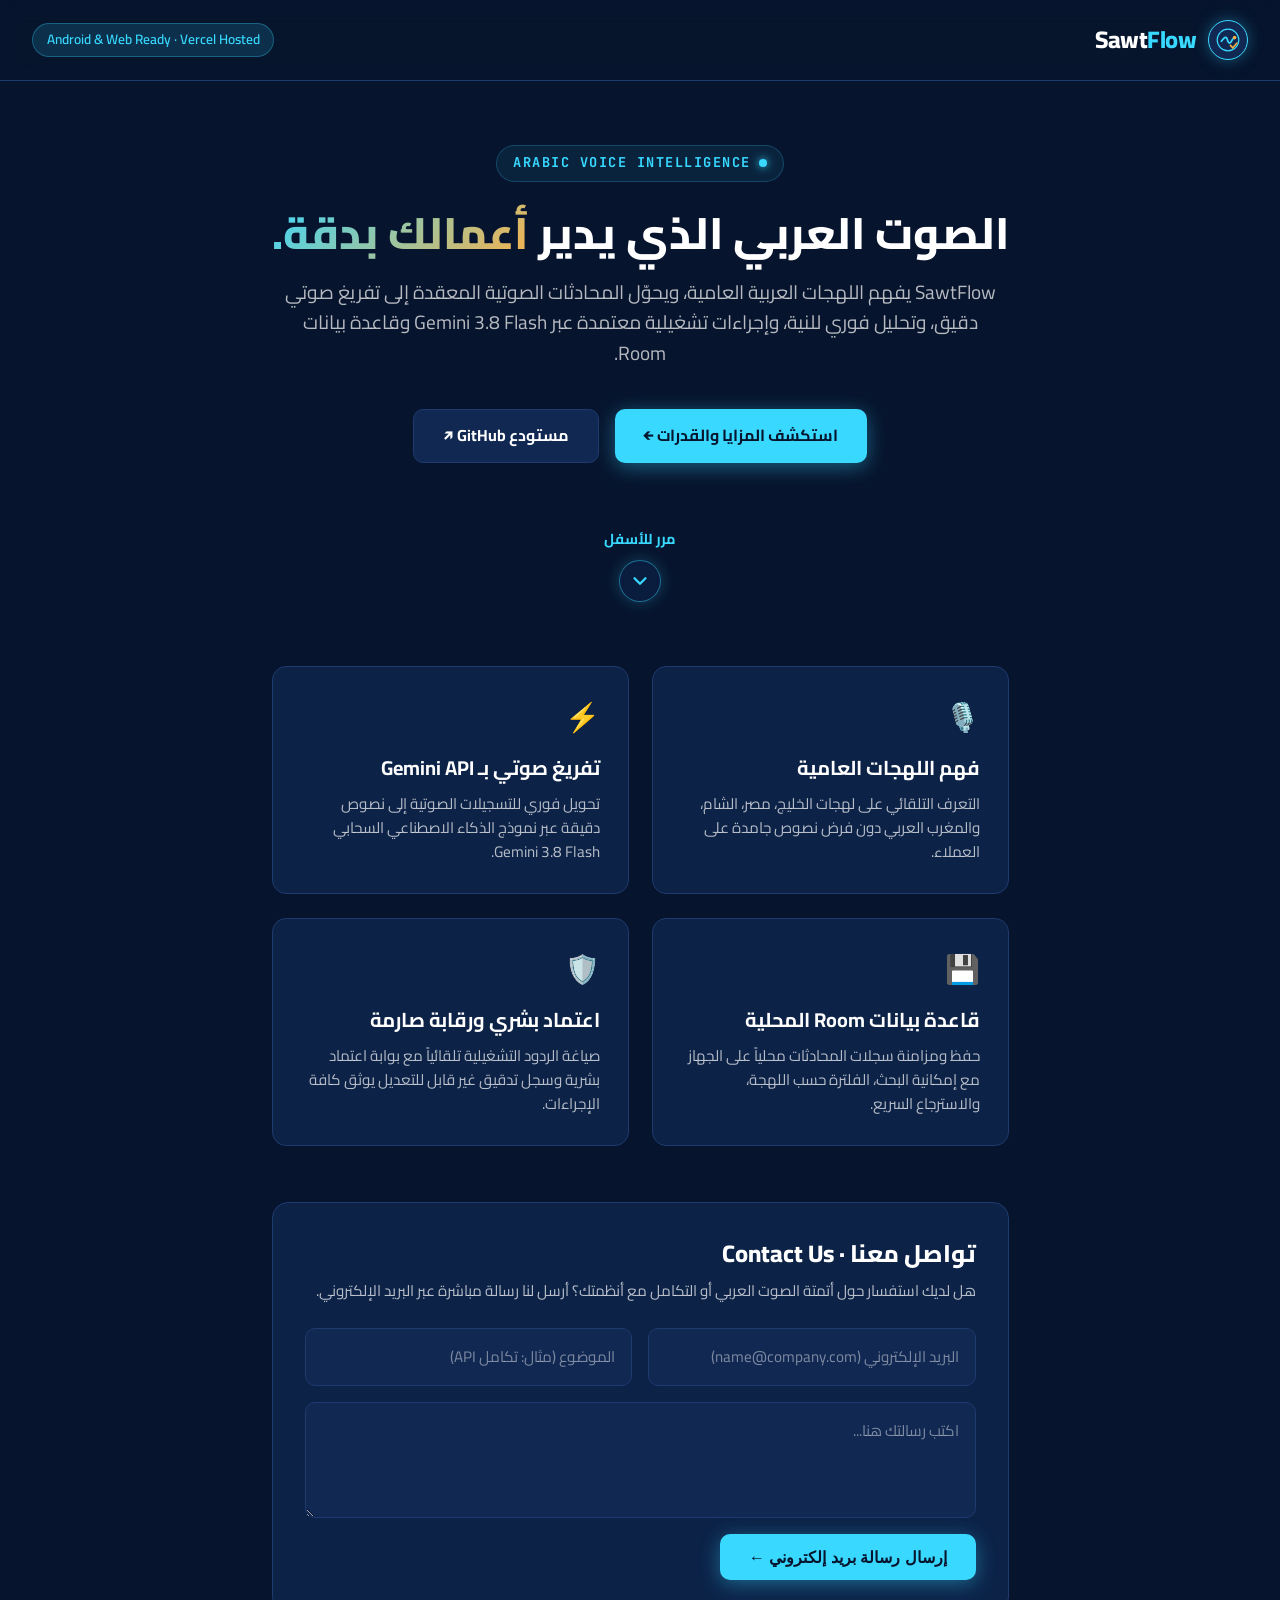
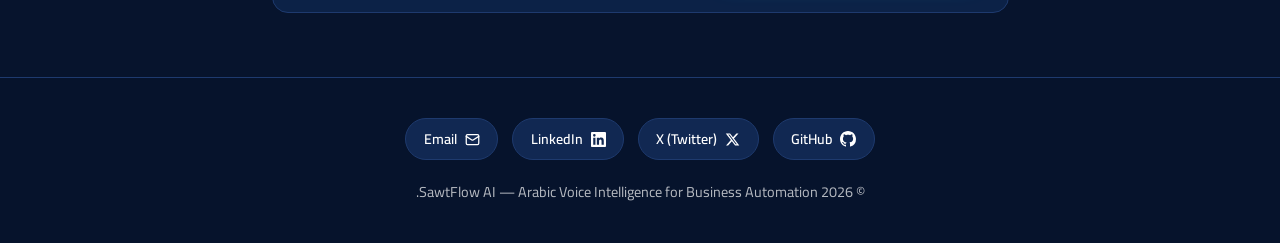
==== public/index.html @ 7d8d6c67 "refactor: replace demo request form with contact form Replaced the "Demo Request" functionality with" ====
<!DOCTYPE html>
<html lang="ar" dir="rtl">
<head>
  <meta charset="UTF-8" />
  <meta name="viewport" content="width=device-width, initial-scale=1.0" />
  <title>SawtFlow AI | Arabic Voice Intelligence</title>
  <meta name="description" content="SawtFlow AI: ذكاء الصوت العربي لأتمتة الأعمال وتحويل المحادثات إلى إجراءات موثوقة." />
  <link rel="preconnect" href="https://fonts.googleapis.com">
  <link rel="preconnect" href="https://fonts.gstatic.com" crossorigin>
  <link href="https://fonts.googleapis.com/css2?family=Cairo:wght@400;600;700;800&family=Outfit:wght@400;600;800&family=JetBrains+Mono:wght@400;600&display=swap" rel="stylesheet">
  <style>
    :root {
      --navy-bg: #07142D;
      --navy-surface: #0C2247;
      --navy-card: #112852;
      --navy-border: #1E3A6E;
      --cyan: #38D8FF;
      --amber: #FFB144;
      --green: #00E676;
      --text: #FFFFFF;
      --text-muted: rgba(255, 255, 255, 0.7);
    }
    * { box-sizing: border-box; margin: 0; padding: 0; }
    html { scroll-behavior: smooth; }
    body {
      background-color: var(--navy-bg);
      color: var(--text);
      font-family: 'Cairo', 'Outfit', sans-serif;
      min-height: 100vh;
      display: flex;
      flex-direction: column;
      line-height: 1.6;
    }
    header {
      padding: 1.25rem 2rem;
      display: flex;
      justify-content: space-between;
      align-items: center;
      border-bottom: 1px solid var(--navy-border);
      background: rgba(7, 20, 45, 0.85);
      backdrop-filter: blur(12px);
      position: sticky;
      top: 0;
      z-index: 100;
    }
    .brand {
      display: flex;
      align-items: center;
      gap: 0.75rem;
      text-decoration: none;
      color: #fff;
    }
    .brand-logo {
      width: 40px;
      height: 40px;
      border-radius: 50%;
      background: var(--navy-card);
      border: 1.5px solid var(--cyan);
      display: flex;
      align-items: center;
      justify-content: center;
      box-shadow: 0 0 16px rgba(56, 216, 255, 0.35);
    }
    .brand-title {
      font-size: 1.5rem;
      font-weight: 800;
      letter-spacing: -0.5px;
    }
    .brand-title span { color: var(--cyan); }
    .badge-tag {
      background: rgba(56, 216, 255, 0.15);
      color: var(--cyan);
      padding: 0.35rem 0.85rem;
      border-radius: 20px;
      font-size: 0.85rem;
      font-weight: 600;
      border: 1px solid rgba(56, 216, 255, 0.3);
    }
    .hero {
      flex: 1;
      max-width: 1000px;
      margin: 0 auto;
      padding: 4rem 1.5rem;
      text-align: center;
      display: flex;
      flex-direction: column;
      align-items: center;
    }
    .hero-eyebrow {
      display: inline-flex;
      align-items: center;
      gap: 0.5rem;
      color: var(--cyan);
      font-family: 'JetBrains Mono', monospace;
      font-size: 0.85rem;
      font-weight: 700;
      letter-spacing: 1.5px;
      margin-bottom: 1.5rem;
      background: rgba(56, 216, 255, 0.08);
      padding: 0.4rem 1rem;
      border-radius: 30px;
      border: 1px solid rgba(56, 216, 255, 0.2);
    }
    .pulse-dot {
      width: 8px;
      height: 8px;
      background: var(--cyan);
      border-radius: 50%;
      box-shadow: 0 0 8px var(--cyan);
    }
    h1 {
      font-size: 2.75rem;
      font-weight: 800;
      margin-bottom: 1rem;
      line-height: 1.25;
    }
    h1 em {
      font-style: normal;
      color: var(--cyan);
      background: linear-gradient(135deg, var(--cyan) 0%, var(--amber) 100%);
      -webkit-background-clip: text;
      -webkit-text-fill-color: transparent;
    }
    .hero-lead {
      font-size: 1.2rem;
      color: var(--text-muted);
      max-width: 720px;
      margin-bottom: 2.5rem;
    }
    .cta-group {
      display: flex;
      flex-wrap: wrap;
      gap: 1rem;
      justify-content: center;
      margin-bottom: 3.5rem;
    }
    .btn {
      padding: 0.85rem 1.8rem;
      border-radius: 10px;
      font-size: 1rem;
      font-weight: 700;
      text-decoration: none;
      transition: all 0.2s ease;
      display: inline-flex;
      align-items: center;
      gap: 0.5rem;
    }
    .btn-primary {
      background: var(--cyan);
      color: var(--navy-bg);
      box-shadow: 0 4px 20px rgba(56, 216, 255, 0.4);
    }
    .btn-primary:hover {
      background: #7be5ff;
      transform: translateY(-2px);
    }
    .btn-secondary {
      background: var(--navy-card);
      color: #fff;
      border: 1px solid var(--navy-border);
    }
    .btn-secondary:hover {
      border-color: var(--cyan);
      transform: translateY(-2px);
    }
    .scroll-down-btn {
      display: inline-flex;
      flex-direction: column;
      align-items: center;
      gap: 0.6rem;
      color: var(--cyan);
      text-decoration: none;
      font-size: 0.9rem;
      font-weight: 700;
      margin-top: 0.5rem;
      margin-bottom: 2rem;
      transition: all 0.3s ease;
      cursor: pointer;
    }
    .scroll-down-btn:hover {
      color: #8debff;
      transform: translateY(4px);
    }
    .scroll-indicator {
      width: 42px;
      height: 42px;
      border-radius: 50%;
      border: 1.5px solid rgba(56, 216, 255, 0.45);
      background: rgba(12, 34, 71, 0.7);
      backdrop-filter: blur(8px);
      display: flex;
      align-items: center;
      justify-content: center;
      box-shadow: 0 0 16px rgba(56, 216, 255, 0.25);
      animation: scrollBounce 2s infinite ease-in-out;
    }
    @keyframes scrollBounce {
      0%, 100% {
        transform: translateY(0);
      }
      50% {
        transform: translateY(7px);
      }
    }
    .features-grid {
      display: grid;
      grid-template-columns: repeat(auto-fit, minmax(280px, 1fr));
      gap: 1.5rem;
      width: 100%;
      text-align: right;
      margin-top: 2rem;
    }
    .card {
      background: var(--navy-surface);
      border: 1px solid var(--navy-border);
      border-radius: 14px;
      padding: 1.75rem;
      opacity: 0;
      transform: translateY(28px);
      transition: opacity 0.7s cubic-bezier(0.16, 1, 0.3, 1),
                  transform 0.7s cubic-bezier(0.16, 1, 0.3, 1),
                  border-color 0.2s ease,
                  box-shadow 0.2s ease;
      will-change: opacity, transform;
    }
    .card.visible {
      opacity: 1;
      transform: translateY(0);
    }
    .card.visible:hover {
      transform: translateY(-4px);
      border-color: var(--cyan);
      box-shadow: 0 12px 30px rgba(56, 216, 255, 0.12);
    }
    .card:nth-child(1) { transition-delay: 0.1s; }
    .card:nth-child(2) { transition-delay: 0.2s; }
    .card:nth-child(3) { transition-delay: 0.3s; }
    .card:nth-child(4) { transition-delay: 0.4s; }
    .card-icon {
      font-size: 1.75rem;
      margin-bottom: 0.75rem;
      display: inline-block;
    }
    .card h3 {
      font-size: 1.25rem;
      font-weight: 700;
      margin-bottom: 0.5rem;
      color: #fff;
    }
    .card p {
      color: var(--text-muted);
      font-size: 0.95rem;
    }
    .contact-section {
      width: 100%;
      margin-top: 3.5rem;
      background: var(--navy-surface);
      border: 1px solid var(--navy-border);
      border-radius: 16px;
      padding: 2rem;
      text-align: right;
    }
    .contact-section h2 {
      font-size: 1.5rem;
      font-weight: 800;
      margin-bottom: 0.4rem;
      color: #fff;
    }
    .contact-section .contact-sub {
      color: var(--text-muted);
      font-size: 0.95rem;
      margin-bottom: 1.5rem;
    }
    .contact-form {
      display: grid;
      gap: 1rem;
    }
    .contact-row {
      display: grid;
      grid-template-columns: repeat(auto-fit, minmax(220px, 1fr));
      gap: 1rem;
    }
    .contact-input, .contact-textarea {
      width: 100%;
      background: var(--navy-card);
      border: 1px solid var(--navy-border);
      border-radius: 10px;
      padding: 0.85rem 1rem;
      color: #fff;
      font-family: inherit;
      font-size: 0.95rem;
      outline: none;
      transition: border-color 0.2s ease;
    }
    .contact-input:focus, .contact-textarea:focus {
      border-color: var(--cyan);
    }
    .contact-input::placeholder, .contact-textarea::placeholder {
      color: rgba(255, 255, 255, 0.45);
    }
    .contact-submit {
      justify-self: start;
      border: none;
      cursor: pointer;
    }
    .contact-feedback {
      display: none;
      margin-top: 0.75rem;
      padding: 0.75rem 1rem;
      border-radius: 8px;
      background: rgba(0, 230, 118, 0.14);
      border: 1px solid var(--green);
      color: var(--green);
      font-size: 0.9rem;
      font-weight: 600;
    }
    .contact-feedback.show {
      display: block;
    }
    footer {
      border-top: 1px solid var(--navy-border);
      padding: 2.5rem 2rem;
      text-align: center;
      color: var(--text-muted);
      font-size: 0.9rem;
      background: rgba(7, 20, 45, 0.95);
    }
    .footer-inner {
      max-width: 1000px;
      margin: 0 auto;
      display: flex;
      flex-direction: column;
      align-items: center;
      gap: 1.25rem;
    }
    .social-links {
      display: flex;
      flex-wrap: wrap;
      justify-content: center;
      gap: 0.85rem;
    }
    .social-link {
      display: inline-flex;
      align-items: center;
      gap: 0.5rem;
      padding: 0.55rem 1.1rem;
      border-radius: 999px;
      background: var(--navy-card);
      border: 1px solid var(--navy-border);
      color: #fff;
      text-decoration: none;
      font-size: 0.88rem;
      font-weight: 600;
      transition: all 0.2s ease;
    }
    .social-link:hover {
      border-color: var(--cyan);
      color: var(--cyan);
      transform: translateY(-2px);
    }
  </style>
</head>
<body>
  <header>
    <a href="#" class="brand">
      <div class="brand-logo">
        <svg width="24" height="24" viewBox="0 0 40 40" fill="none">
          <circle cx="20" cy="20" r="18" stroke="#38D8FF" stroke-width="2"/>
          <path d="M9 22C12 19 14 14 17 16C20 18 19 26 23 25C26 24 28 15 31 16" stroke="#38D8FF" stroke-width="3" stroke-linecap="round"/>
          <circle cx="31" cy="16" r="3" fill="#FFB144"/>
          <path d="M24 29L28 33L35 25" stroke="#FFB144" stroke-width="2.5" stroke-linecap="round"/>
        </svg>
      </div>
      <div class="brand-title">Sawt<span>Flow</span></div>
    </a>
    <div class="badge-tag">Android & Web Ready · Vercel Hosted</div>
  </header>

  <main class="hero">
    <div class="hero-eyebrow">
      <span class="pulse-dot"></span> ARABIC VOICE INTELLIGENCE
    </div>
    <h1>الصوت العربي الذي يدير <em>أعمالك بدقة.</em></h1>
    <p class="hero-lead">
      SawtFlow يفهم اللهجات العربية العامية، ويحوّل المحادثات الصوتية المعقدة إلى تفريغ صوتي دقيق، وتحليل فوري للنية، وإجراءات تشغيلية معتمدة عبر Gemini 3.8 Flash وقاعدة بيانات Room.
    </p>

    <div class="cta-group">
      <a href="#features" class="btn btn-primary">
        استكشف المزايا والقدرات ←
      </a>
      <a href="https://github.com/mrm6676/SawtFlow" target="_blank" class="btn btn-secondary">
        مستودع GitHub ↗
      </a>
    </div>

    <a href="#features" class="scroll-down-btn" id="scrollDownBtn" aria-label="مرر للأسفل لاستعراض المزايا">
      <span class="scroll-label">مرر للأسفل</span>
      <div class="scroll-indicator">
        <svg width="22" height="22" viewBox="0 0 24 24" fill="none" stroke="#38D8FF" stroke-width="2.5" stroke-linecap="round" stroke-linejoin="round">
          <polyline points="6 9 12 15 18 9"></polyline>
        </svg>
      </div>
    </a>

    <div class="features-grid" id="features">
      <div class="card">
        <div class="card-icon">🎙️</div>
        <h3>فهم اللهجات العامية</h3>
        <p>التعرف التلقائي على لهجات الخليج، مصر، الشام، والمغرب العربي دون فرض نصوص جامدة على العملاء.</p>
      </div>
      <div class="card">
        <div class="card-icon">⚡</div>
        <h3>تفريغ صوتي بـ Gemini API</h3>
        <p>تحويل فوري للتسجيلات الصوتية إلى نصوص دقيقة عبر نموذج الذكاء الاصطناعي السحابي Gemini 3.8 Flash.</p>
      </div>
      <div class="card">
        <div class="card-icon">💾</div>
        <h3>قاعدة بيانات Room المحلية</h3>
        <p>حفظ ومزامنة سجلات المحادثات محلياً على الجهاز مع إمكانية البحث، الفلترة حسب اللهجة، والاسترجاع السريع.</p>
      </div>
      <div class="card">
        <div class="card-icon">🛡️</div>
        <h3>اعتماد بشري ورقابة صارمة</h3>
        <p>صياغة الردود التشغيلية تلقائياً مع بوابة اعتماد بشرية وسجل تدقيق غير قابل للتعديل يوثق كافة الإجراءات.</p>
      </div>
    </div>
    <section class="contact-section" id="contact">
      <h2>تواصل معنا · Contact Us</h2>
      <p class="contact-sub">هل لديك استفسار حول أتمتة الصوت العربي أو التكامل مع أنظمتك؟ أرسل لنا رسالة مباشرة عبر البريد الإلكتروني.</p>
      <form class="contact-form" id="contactForm">
        <div class="contact-row">
          <input type="email" id="contactEmail" class="contact-input" placeholder="البريد الإلكتروني (name@company.com)" required />
          <input type="text" id="contactSubject" class="contact-input" placeholder="الموضوع (مثال: تكامل API)" required />
        </div>
        <textarea id="contactMessage" class="contact-textarea" rows="3" placeholder="اكتب رسالتك هنا..." required></textarea>
        <button type="submit" class="btn btn-primary contact-submit">إرسال رسالة بريد إلكتروني ←</button>
        <div class="contact-feedback" id="contactFeedback">
          ✓ تم تجهيز رسالتك! يمكنك المتابعة عبر تطبيق البريد الإلكتروني أو انتظار رد فريق SawtFlow.
        </div>
      </form>
    </section>
  </main>

  <footer>
    <div class="footer-inner">
      <div class="social-links" aria-label="روابط التواصل الاجتماعي">
        <a href="https://github.com/mrm6676/SawtFlow" target="_blank" rel="noopener noreferrer" class="social-link">
          <svg width="16" height="16" viewBox="0 0 24 24" fill="currentColor" aria-hidden="true"><path d="M12 0C5.37 0 0 5.37 0 12c0 5.31 3.435 9.795 8.205 11.385.6.105.825-.255.825-.57 0-.285-.015-1.23-.015-2.235-3.015.555-3.795-.735-4.035-1.41-.135-.345-.72-1.41-1.23-1.695-.42-.225-1.02-.78-.015-.795.945-.015 1.62.87 1.845 1.23 1.08 1.815 2.805 1.305 3.495.99.105-.78.42-1.305.765-1.605-2.67-.3-5.46-1.335-5.46-5.925 0-1.305.465-2.385 1.23-3.225-.12-.3-.54-1.53.12-3.18 0 0 1.005-.315 3.3 1.23.96-.27 1.98-.405 3-.405s2.04.135 3 .405c2.295-1.56 3.3-1.23 3.3-1.23.66 1.65.24 2.88.12 3.18.765.84 1.23 1.905 1.23 3.225 0 4.605-2.805 5.625-5.475 5.925.435.375.81 1.095.81 2.22 0 1.605-.015 2.895-.015 3.3 0 .315.225.69.825.57A12.02 12.02 0 0 0 24 12c0-6.63-5.37-12-12-12z"/></svg>
          <span>GitHub</span>
        </a>
        <a href="https://x.com" target="_blank" rel="noopener noreferrer" class="social-link">
          <svg width="15" height="15" viewBox="0 0 24 24" fill="currentColor" aria-hidden="true"><path d="M18.244 2.25h3.308l-7.227 8.26 8.502 11.24H16.17l-5.214-6.817L4.99 21.75H1.68l7.73-8.835L1.254 2.25H8.08l4.713 6.231zm-1.161 17.52h1.833L7.084 4.126H5.117z"/></svg>
          <span>X (Twitter)</span>
        </a>
        <a href="https://www.linkedin.com" target="_blank" rel="noopener noreferrer" class="social-link">
          <svg width="15" height="15" viewBox="0 0 24 24" fill="currentColor" aria-hidden="true"><path d="M20.447 20.452h-3.554v-5.569c0-1.328-.027-3.037-1.852-3.037-1.853 0-2.136 1.445-2.136 2.939v5.667H9.351V9h3.414v1.561h.046c.477-.9 1.637-1.85 3.37-1.85 3.601 0 4.267 2.37 4.267 5.455v6.286zM5.337 7.433a2.062 2.062 0 0 1-2.063-2.065 2.064 2.064 0 1 1 2.063 2.065zm1.782 13.019H3.555V9h3.564v11.452zM22.225 0H1.771C.792 0 0 .774 0 1.729v20.542C0 23.227.792 24 1.771 24h20.451C23.2 24 24 23.227 24 22.271V1.729C24 .774 23.2 0 22.222 0h.003z"/></svg>
          <span>LinkedIn</span>
        </a>
        <a href="mailto:contact@sawtflow.ai" class="social-link">
          <svg width="15" height="15" viewBox="0 0 24 24" fill="none" stroke="currentColor" stroke-width="2" stroke-linecap="round" stroke-linejoin="round" aria-hidden="true"><rect width="20" height="16" x="2" y="4" rx="2"/><path d="m22 7-8.97 5.7a1.94 1.94 0 0 1-2.06 0L2 7"/></svg>
          <span>Email</span>
        </a>
      </div>
      <p>© 2026 SawtFlow AI — Arabic Voice Intelligence for Business Automation.</p>
    </div>
  </footer>

  <script>
    document.addEventListener('DOMContentLoaded', () => {
      const cards = document.querySelectorAll('.features-grid .card');
      if ('IntersectionObserver' in window) {
        const observer = new IntersectionObserver((entries, obs) => {
          entries.forEach(entry => {
            if (entry.isIntersecting) {
              entry.target.classList.add('visible');
              obs.unobserve(entry.target);
            }
          });
        }, {
          threshold: 0.15,
          rootMargin: '0px 0px -40px 0px'
        });
        cards.forEach(card => observer.observe(card));
      } else {
        cards.forEach(card => card.classList.add('visible'));
      }

      const scrollDownBtn = document.getElementById('scrollDownBtn');
      if (scrollDownBtn) {
        scrollDownBtn.addEventListener('click', (e) => {
          e.preventDefault();
          const target = document.getElementById('features');
          if (target) {
            target.scrollIntoView({ behavior: 'smooth' });
          }
        });
      }

      const contactForm = document.getElementById('contactForm');
      const contactFeedback = document.getElementById('contactFeedback');
      if (contactForm) {
        contactForm.addEventListener('submit', (e) => {
          e.preventDefault();
          const email = document.getElementById('contactEmail').value.trim();
          const subject = document.getElementById('contactSubject').value.trim();
          const message = document.getElementById('contactMessage').value.trim();
          if (email && message) {
            if (contactFeedback) contactFeedback.classList.add('show');
            const mailtoUrl = `mailto:contact@sawtflow.ai?subject=${encodeURIComponent(subject || 'SawtFlow Inquiry')}&body=${encodeURIComponent('From: ' + email + '\n\n' + message)}`;
            window.location.href = mailtoUrl;
          }
        });
      }
    });
  </script>
</body>
</html>
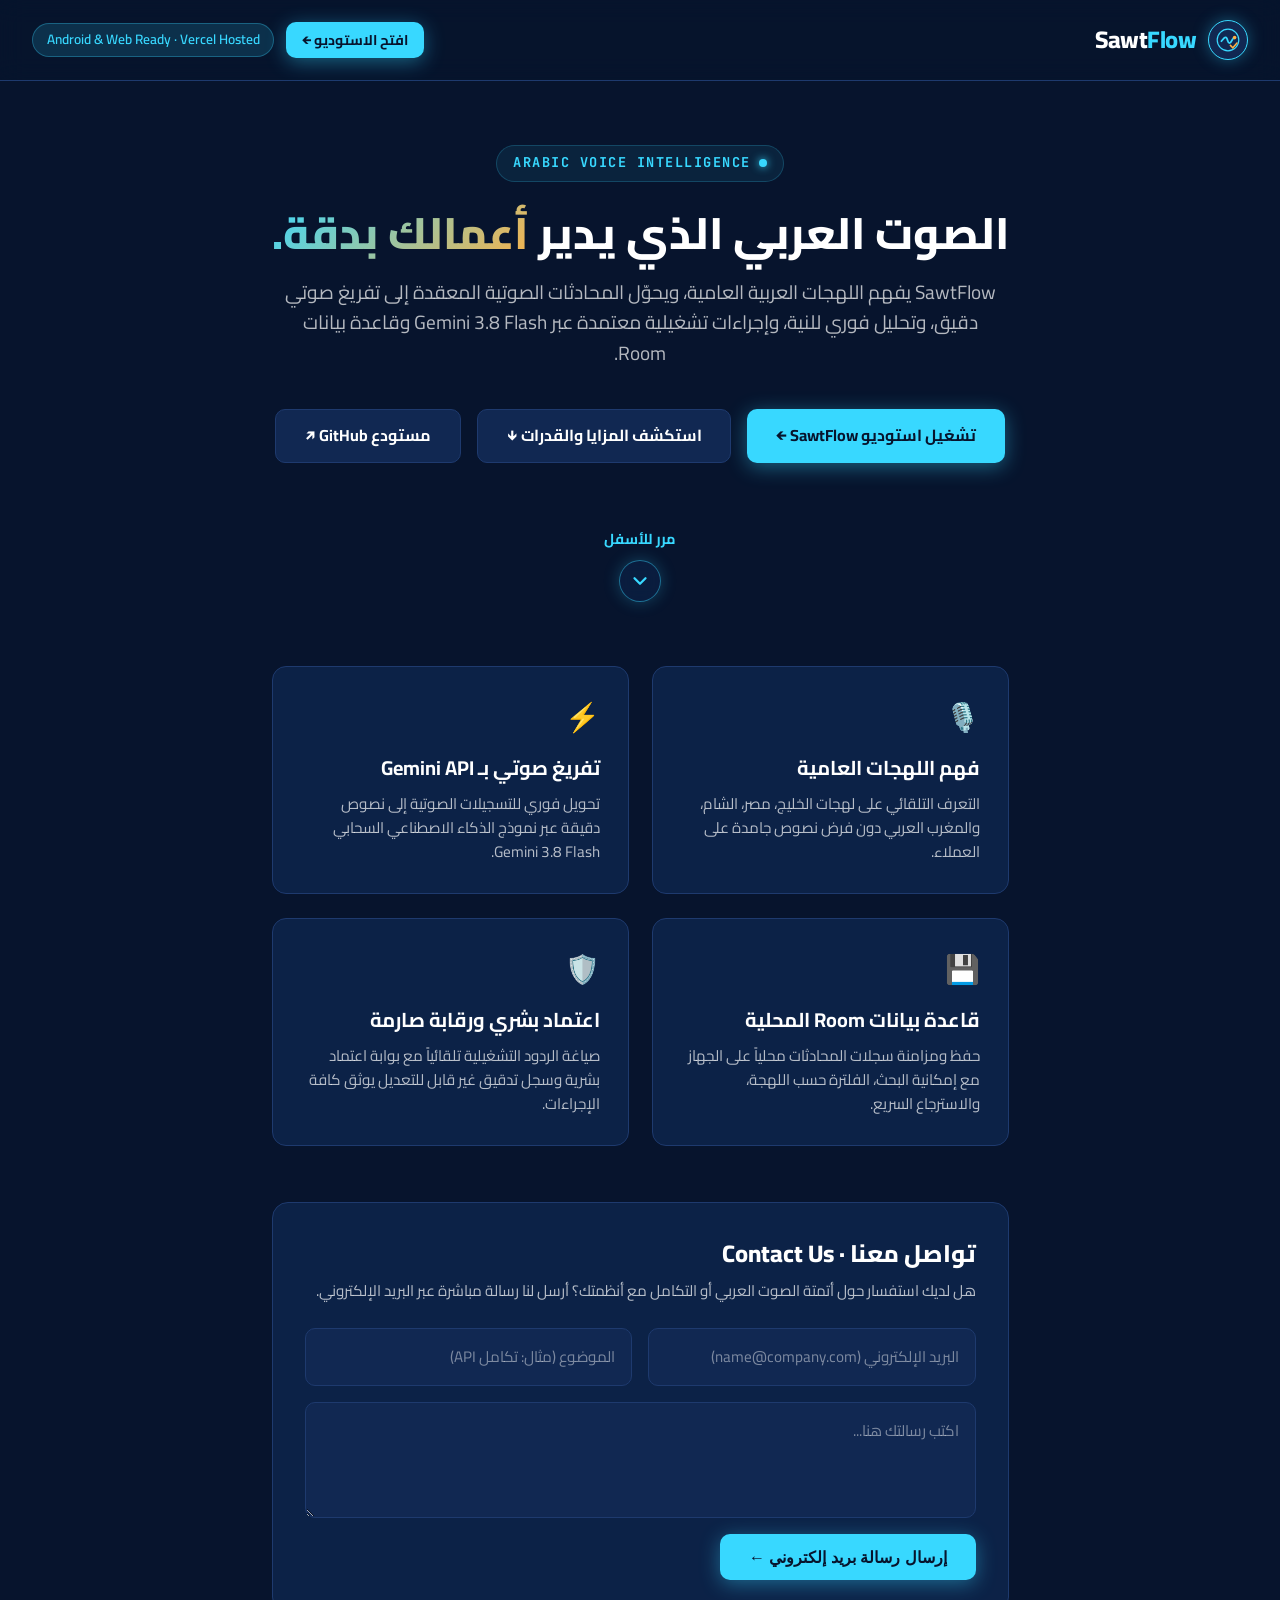
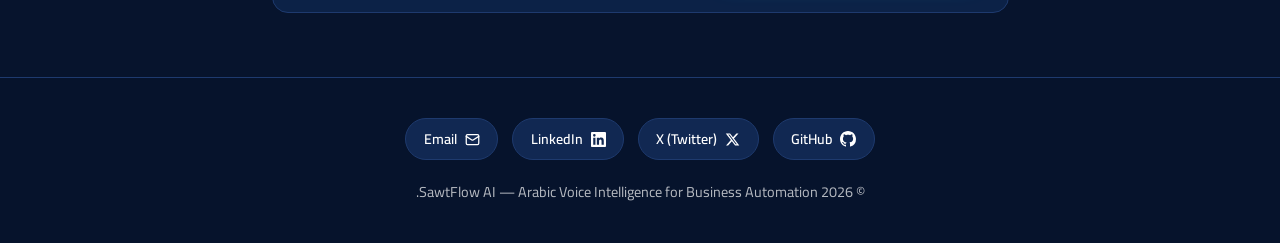
==== commit 6188a543: "feat: add SawtFlow Studio interface Introduce the SawtFlow Studio dashboard with initial UI componen" ====
--- a/public/index.html
+++ b/public/index.html
@@ -373,7 +373,12 @@
       </div>
       <div class="brand-title">Sawt<span>Flow</span></div>
     </a>
-    <div class="badge-tag">Android & Web Ready · Vercel Hosted</div>
+    <div style="display: flex; align-items: center; gap: 0.75rem;">
+      <a href="/studio/" class="btn btn-primary" style="padding: 0.45rem 1rem; font-size: 0.88rem;">
+        افتح الاستوديو ←
+      </a>
+      <div class="badge-tag">Android & Web Ready · Vercel Hosted</div>
+    </div>
   </header>
 
   <main class="hero">
@@ -386,8 +391,11 @@
     </p>
 
     <div class="cta-group">
-      <a href="#features" class="btn btn-primary">
-        استكشف المزايا والقدرات ←
+      <a href="/studio/" class="btn btn-primary">
+        تشغيل استوديو SawtFlow ←
+      </a>
+      <a href="#features" class="btn btn-secondary">
+        استكشف المزايا والقدرات ↓
       </a>
       <a href="https://github.com/mrm6676/SawtFlow" target="_blank" class="btn btn-secondary">
         مستودع GitHub ↗
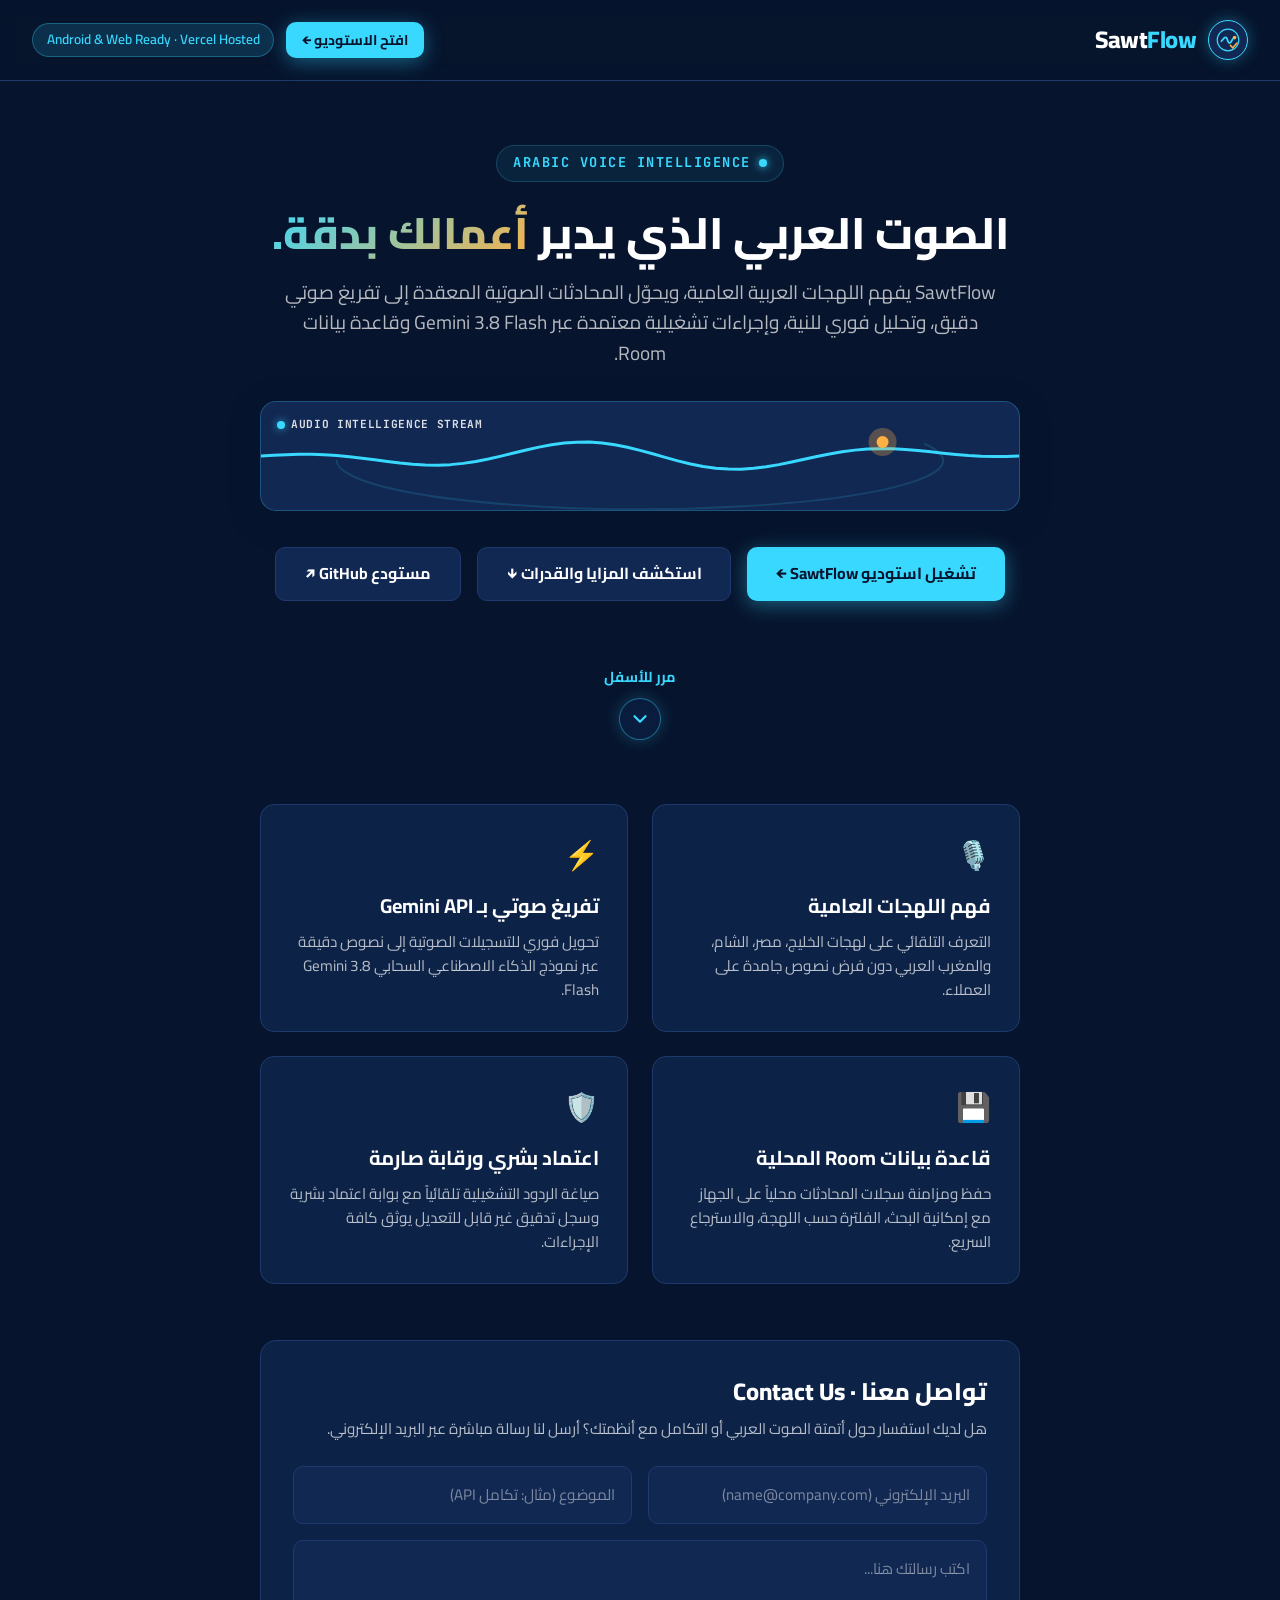
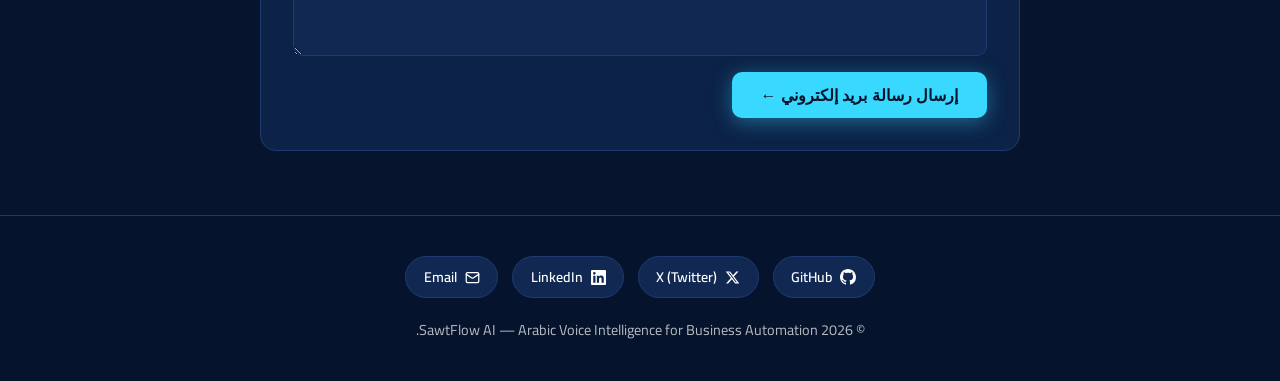
==== commit c59efbde: "feat(ui): add keyword highlighting to transcript Implement VisualTransformation in the StudioScreen " ====
--- a/public/index.html
+++ b/public/index.html
@@ -125,7 +125,47 @@
       font-size: 1.2rem;
       color: var(--text-muted);
       max-width: 720px;
-      margin-bottom: 2.5rem;
+      margin-bottom: 2rem;
+    }
+    .stream-banner {
+      position: relative;
+      width: 100%;
+      max-width: 760px;
+      height: 110px;
+      border-radius: 16px;
+      background: var(--navy-card);
+      border: 1px solid rgba(56, 216, 255, 0.25);
+      overflow: hidden;
+      margin-bottom: 2.25rem;
+      box-shadow: 0 8px 30px rgba(7, 20, 45, 0.45);
+    }
+    .stream-banner canvas {
+      display: block;
+      width: 100%;
+      height: 100%;
+    }
+    .stream-badge {
+      position: absolute;
+      top: 14px;
+      left: 16px;
+      display: inline-flex;
+      align-items: center;
+      gap: 6px;
+      pointer-events: none;
+    }
+    .stream-dot {
+      width: 8px;
+      height: 8px;
+      border-radius: 50%;
+      background: var(--cyan);
+      box-shadow: 0 0 8px rgba(56, 216, 255, 0.75);
+    }
+    .stream-label {
+      font-family: 'JetBrains Mono', monospace;
+      font-size: 0.7rem;
+      font-weight: 700;
+      letter-spacing: 0.06em;
+      color: rgba(255, 255, 255, 0.85);
     }
     .cta-group {
       display: flex;
@@ -389,6 +429,14 @@
     <p class="hero-lead">
       SawtFlow يفهم اللهجات العربية العامية، ويحوّل المحادثات الصوتية المعقدة إلى تفريغ صوتي دقيق، وتحليل فوري للنية، وإجراءات تشغيلية معتمدة عبر Gemini 3.8 Flash وقاعدة بيانات Room.
     </p>
+
+    <div class="stream-banner" aria-label="Audio Intelligence Stream">
+      <canvas id="heroStreamCanvas"></canvas>
+      <div class="stream-badge" dir="ltr">
+        <span class="stream-dot"></span>
+        <span class="stream-label">AUDIO INTELLIGENCE STREAM</span>
+      </div>
+    </div>
 
     <div class="cta-group">
       <a href="/studio/" class="btn btn-primary">
@@ -520,6 +568,95 @@
           }
         });
       }
+
+      const streamCanvas = document.getElementById('heroStreamCanvas');
+      if (streamCanvas) {
+        const ctx = streamCanvas.getContext('2d');
+        const prefersReduced = window.matchMedia && window.matchMedia('(prefers-reduced-motion: reduce)').matches;
+        let phase = 0;
+        let lastTime = performance.now();
+
+        const resizeStream = () => {
+          const rect = streamCanvas.getBoundingClientRect();
+          if (!rect.width || !rect.height) return;
+          const dpr = Math.min(window.devicePixelRatio || 1, 2);
+          streamCanvas.width = Math.round(rect.width * dpr);
+          streamCanvas.height = Math.round(rect.height * dpr);
+          ctx.setTransform(dpr, 0, 0, dpr, 0, 0);
+        };
+
+        const drawStream = (now) => {
+          const dt = Math.min(0.05, (now - lastTime) / 1000);
+          lastTime = now;
+          if (!prefersReduced) {
+            phase = (phase + dt * Math.PI) % (Math.PI * 2);
+          }
+
+          const width = streamCanvas.clientWidth;
+          const height = streamCanvas.clientHeight;
+          if (width > 0 && height > 0) {
+            const centerY = height / 2;
+            ctx.clearRect(0, 0, width, height);
+
+            ctx.save();
+            ctx.beginPath();
+            ctx.strokeStyle = 'rgba(56, 216, 255, 0.15)';
+            ctx.lineWidth = 2;
+            ctx.lineCap = 'round';
+            ctx.ellipse(
+              width * 0.5,
+              10 + height * 0.45,
+              width * 0.4,
+              height * 0.45,
+              0,
+              (-20 * Math.PI) / 180,
+              (180 * Math.PI) / 180
+            );
+            ctx.stroke();
+            ctx.restore();
+
+            const points = 60;
+            ctx.save();
+            ctx.beginPath();
+            ctx.strokeStyle = '#38D8FF';
+            ctx.lineWidth = 3;
+            ctx.lineCap = 'round';
+            ctx.lineJoin = 'round';
+            for (let i = 0; i <= points; i++) {
+              const x = (width / points) * i;
+              const y = centerY + Math.sin(i * 0.25 + phase) * 14.4 * Math.sin((i / points) * Math.PI);
+              if (i === 0) ctx.moveTo(x, y);
+              else ctx.lineTo(x, y);
+            }
+            ctx.stroke();
+            ctx.restore();
+
+            const nodeX = width * 0.82;
+            const nodeY = centerY - 14;
+            ctx.beginPath();
+            ctx.fillStyle = 'rgba(255, 177, 68, 0.3)';
+            ctx.arc(nodeX, nodeY, 14, 0, Math.PI * 2);
+            ctx.fill();
+
+            ctx.beginPath();
+            ctx.fillStyle = '#FFB144';
+            ctx.arc(nodeX, nodeY, 6, 0, Math.PI * 2);
+            ctx.fill();
+          }
+
+          if (!prefersReduced) {
+            requestAnimationFrame(drawStream);
+          }
+        };
+
+        resizeStream();
+        if ('ResizeObserver' in window) {
+          new ResizeObserver(resizeStream).observe(streamCanvas);
+        } else {
+          window.addEventListener('resize', resizeStream);
+        }
+        requestAnimationFrame(drawStream);
+      }
     });
   </script>
 </body>
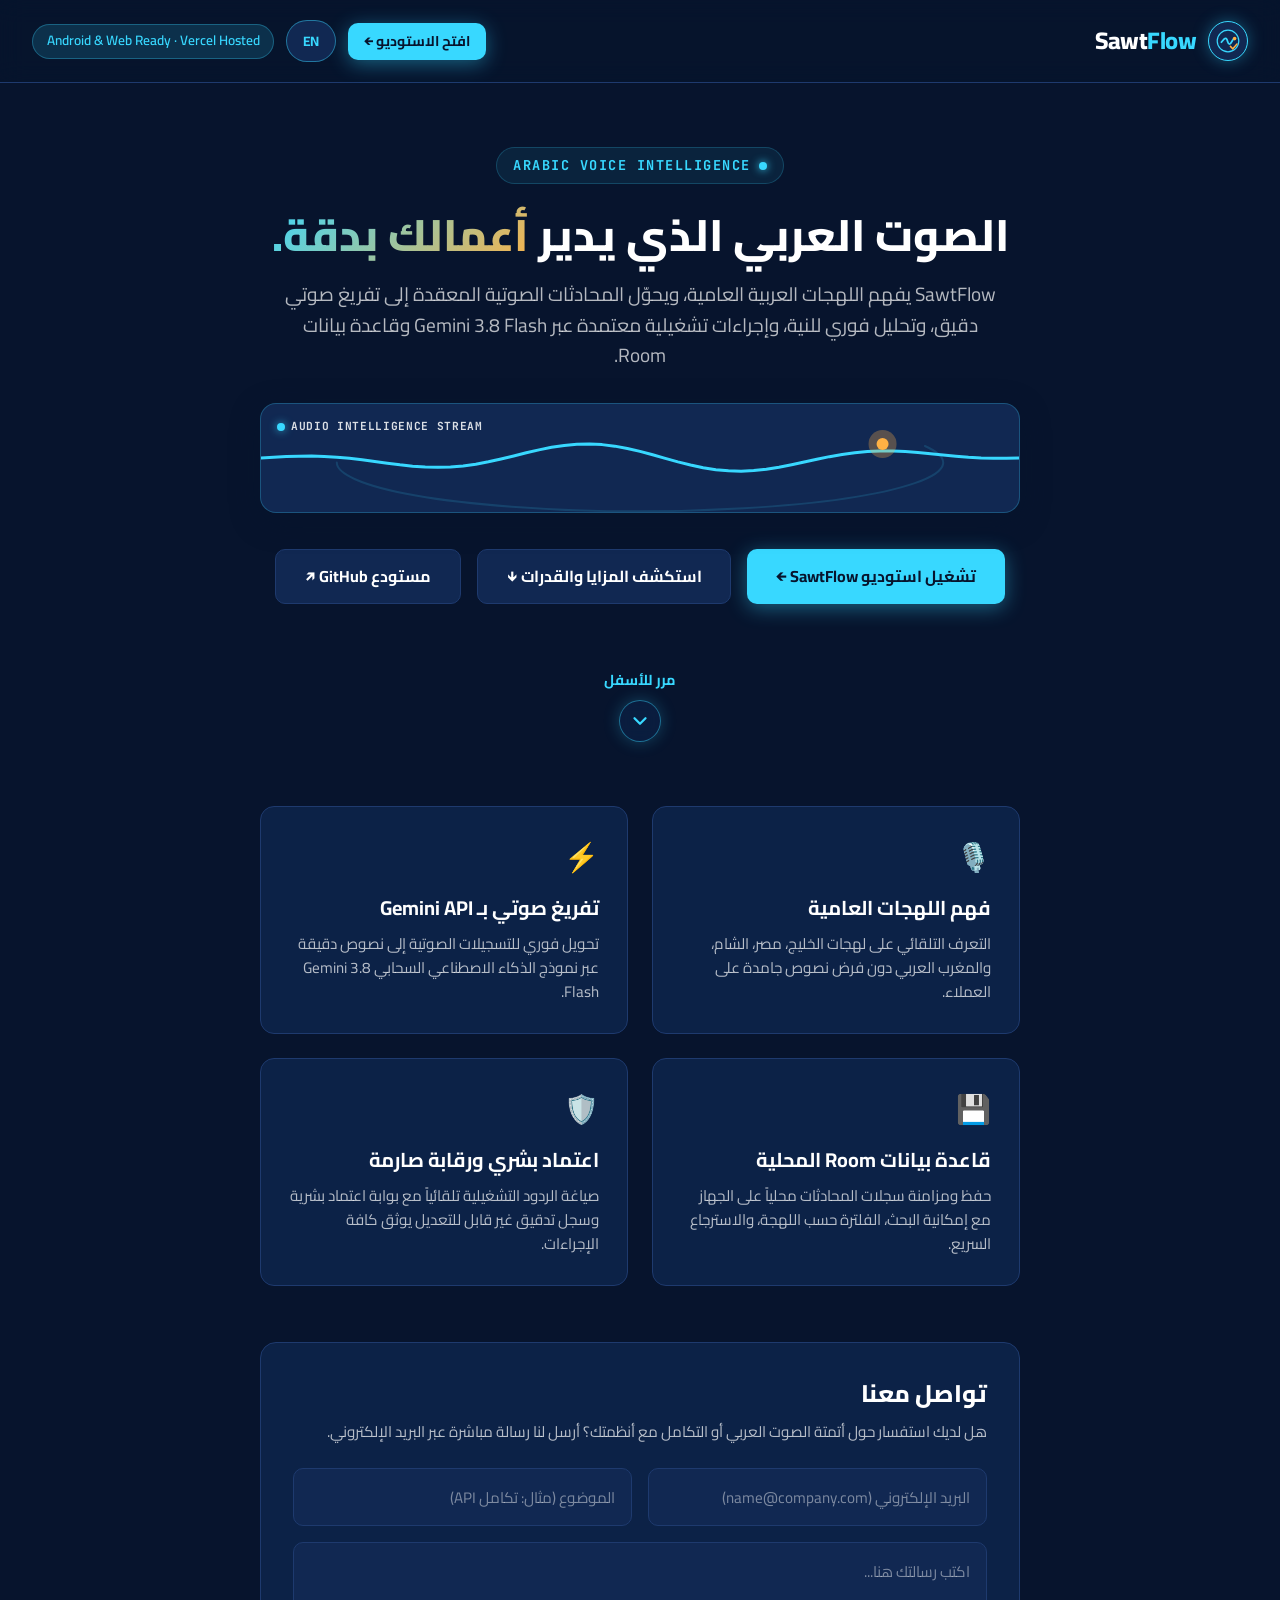
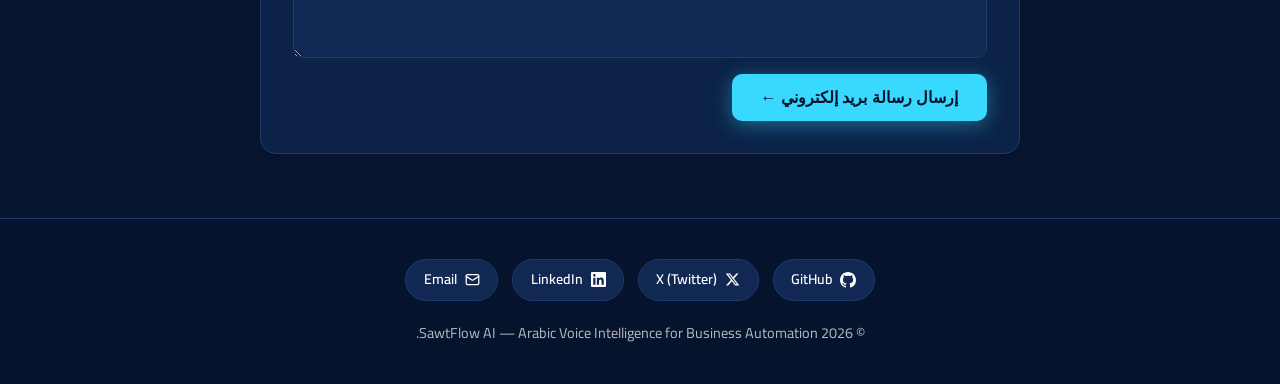
==== commit a55fa78d: "feat: add batch order status update functionality Implement batch update logic in SawtFlowRepository" ====
--- a/public/index.html
+++ b/public/index.html
@@ -76,6 +76,22 @@
       font-weight: 600;
       border: 1px solid rgba(56, 216, 255, 0.3);
     }
+    .lang-btn {
+      background: var(--navy-card);
+      color: var(--cyan);
+      border: 1px solid rgba(56, 216, 255, 0.45);
+      border-radius: 999px;
+      padding: 0.45rem 1rem;
+      font-family: inherit;
+      font-weight: 700;
+      font-size: 0.85rem;
+      cursor: pointer;
+      transition: all 0.2s ease;
+    }
+    .lang-btn:hover {
+      background: rgba(56, 216, 255, 0.14);
+      border-color: var(--cyan);
+    }
     .hero {
       flex: 1;
       max-width: 1000px;
@@ -247,7 +263,7 @@
       grid-template-columns: repeat(auto-fit, minmax(280px, 1fr));
       gap: 1.5rem;
       width: 100%;
-      text-align: right;
+      text-align: start;
       margin-top: 2rem;
     }
     .card {
@@ -298,7 +314,7 @@
       border: 1px solid var(--navy-border);
       border-radius: 16px;
       padding: 2rem;
-      text-align: right;
+      text-align: start;
     }
     .contact-section h2 {
       font-size: 1.5rem;
@@ -413,10 +429,11 @@
       </div>
       <div class="brand-title">Sawt<span>Flow</span></div>
     </a>
-    <div style="display: flex; align-items: center; gap: 0.75rem;">
-      <a href="/studio/" class="btn btn-primary" style="padding: 0.45rem 1rem; font-size: 0.88rem;">
+    <div style="display: flex; align-items: center; gap: 0.75rem; flex-wrap: wrap;">
+      <a href="/studio/" class="btn btn-primary" style="padding: 0.45rem 1rem; font-size: 0.88rem;" data-ar="افتح الاستوديو ←" data-en="Open Studio →">
         افتح الاستوديو ←
       </a>
+      <button class="lang-btn" id="langToggleBtn" type="button" aria-label="Switch language to English">EN</button>
       <div class="badge-tag">Android & Web Ready · Vercel Hosted</div>
     </div>
   </header>
@@ -425,8 +442,8 @@
     <div class="hero-eyebrow">
       <span class="pulse-dot"></span> ARABIC VOICE INTELLIGENCE
     </div>
-    <h1>الصوت العربي الذي يدير <em>أعمالك بدقة.</em></h1>
-    <p class="hero-lead">
+    <h1 id="heroHeadline" data-ar-html="الصوت العربي الذي يدير <em>أعمالك بدقة.</em>" data-en-html="The Arabic voice that runs <em>your business reliably.</em>">الصوت العربي الذي يدير <em>أعمالك بدقة.</em></h1>
+    <p class="hero-lead" data-ar="SawtFlow يفهم اللهجات العربية العامية، ويحوّل المحادثات الصوتية المعقدة إلى تفريغ صوتي دقيق، وتحليل فوري للنية، وإجراءات تشغيلية معتمدة عبر Gemini 3.8 Flash وقاعدة بيانات Room." data-en="SawtFlow understands colloquial Arabic dialects and transforms complex voice conversations into accurate speech transcripts, instant intent analysis, and approved operational actions powered by Gemini 3.8 Flash and local Room storage.">
       SawtFlow يفهم اللهجات العربية العامية، ويحوّل المحادثات الصوتية المعقدة إلى تفريغ صوتي دقيق، وتحليل فوري للنية، وإجراءات تشغيلية معتمدة عبر Gemini 3.8 Flash وقاعدة بيانات Room.
     </p>
 
@@ -439,19 +456,19 @@
     </div>
 
     <div class="cta-group">
-      <a href="/studio/" class="btn btn-primary">
+      <a href="/studio/" class="btn btn-primary" data-ar="تشغيل استوديو SawtFlow ←" data-en="Launch SawtFlow Studio →">
         تشغيل استوديو SawtFlow ←
       </a>
-      <a href="#features" class="btn btn-secondary">
+      <a href="#features" class="btn btn-secondary" data-ar="استكشف المزايا والقدرات ↓" data-en="Explore Features ↓">
         استكشف المزايا والقدرات ↓
       </a>
-      <a href="https://github.com/mrm6676/SawtFlow" target="_blank" class="btn btn-secondary">
+      <a href="https://github.com/mrm6676/SawtFlow" target="_blank" rel="noopener noreferrer" class="btn btn-secondary" data-ar="مستودع GitHub ↗" data-en="GitHub Repository ↗">
         مستودع GitHub ↗
       </a>
     </div>
 
-    <a href="#features" class="scroll-down-btn" id="scrollDownBtn" aria-label="مرر للأسفل لاستعراض المزايا">
-      <span class="scroll-label">مرر للأسفل</span>
+    <a href="#features" class="scroll-down-btn" id="scrollDownBtn" aria-label="مرر للأسفل لاستعراض المزايا" data-ar-aria="مرر للأسفل لاستعراض المزايا" data-en-aria="Scroll down to explore features">
+      <span class="scroll-label" data-ar="مرر للأسفل" data-en="Scroll Down">مرر للأسفل</span>
       <div class="scroll-indicator">
         <svg width="22" height="22" viewBox="0 0 24 24" fill="none" stroke="#38D8FF" stroke-width="2.5" stroke-linecap="round" stroke-linejoin="round">
           <polyline points="6 9 12 15 18 9"></polyline>
@@ -462,36 +479,36 @@
     <div class="features-grid" id="features">
       <div class="card">
         <div class="card-icon">🎙️</div>
-        <h3>فهم اللهجات العامية</h3>
-        <p>التعرف التلقائي على لهجات الخليج، مصر، الشام، والمغرب العربي دون فرض نصوص جامدة على العملاء.</p>
+        <h3 data-ar="فهم اللهجات العامية" data-en="Colloquial Dialect Understanding">فهم اللهجات العامية</h3>
+        <p data-ar="التعرف التلقائي على لهجات الخليج، مصر، الشام، والمغرب العربي دون فرض نصوص جامدة على العملاء." data-en="Automatic recognition across Gulf, Egyptian, Levantine, and Maghrebi dialects without forcing customers into rigid scripts.">التعرف التلقائي على لهجات الخليج، مصر، الشام، والمغرب العربي دون فرض نصوص جامدة على العملاء.</p>
       </div>
       <div class="card">
         <div class="card-icon">⚡</div>
-        <h3>تفريغ صوتي بـ Gemini API</h3>
-        <p>تحويل فوري للتسجيلات الصوتية إلى نصوص دقيقة عبر نموذج الذكاء الاصطناعي السحابي Gemini 3.8 Flash.</p>
+        <h3 data-ar="تفريغ صوتي بـ Gemini API" data-en="Gemini API Speech Transcription">تفريغ صوتي بـ Gemini API</h3>
+        <p data-ar="تحويل فوري للتسجيلات الصوتية إلى نصوص دقيقة عبر نموذج الذكاء الاصطناعي السحابي Gemini 3.8 Flash." data-en="Instant conversion of voice recordings into accurate transcripts powered by Gemini 3.8 Flash cloud AI.">تحويل فوري للتسجيلات الصوتية إلى نصوص دقيقة عبر نموذج الذكاء الاصطناعي السحابي Gemini 3.8 Flash.</p>
       </div>
       <div class="card">
         <div class="card-icon">💾</div>
-        <h3>قاعدة بيانات Room المحلية</h3>
-        <p>حفظ ومزامنة سجلات المحادثات محلياً على الجهاز مع إمكانية البحث، الفلترة حسب اللهجة، والاسترجاع السريع.</p>
+        <h3 data-ar="قاعدة بيانات Room المحلية" data-en="Local Room Database Storage">قاعدة بيانات Room المحلية</h3>
+        <p data-ar="حفظ ومزامنة سجلات المحادثات محلياً على الجهاز مع إمكانية البحث، الفلترة حسب اللهجة، والاسترجاع السريع." data-en="Save and manage conversation records locally on device with instant search, dialect filtering, and fast retrieval.">حفظ ومزامنة سجلات المحادثات محلياً على الجهاز مع إمكانية البحث، الفلترة حسب اللهجة، والاسترجاع السريع.</p>
       </div>
       <div class="card">
         <div class="card-icon">🛡️</div>
-        <h3>اعتماد بشري ورقابة صارمة</h3>
-        <p>صياغة الردود التشغيلية تلقائياً مع بوابة اعتماد بشرية وسجل تدقيق غير قابل للتعديل يوثق كافة الإجراءات.</p>
+        <h3 data-ar="اعتماد بشري ورقابة صارمة" data-en="Human-in-the-Loop Approval">اعتماد بشري ورقابة صارمة</h3>
+        <p data-ar="صياغة الردود التشغيلية تلقائياً مع بوابة اعتماد بشرية وسجل تدقيق غير قابل للتعديل يوثق كافة الإجراءات." data-en="Automatically drafts operational responses gated behind human operator approval and an immutable audit log.">صياغة الردود التشغيلية تلقائياً مع بوابة اعتماد بشرية وسجل تدقيق غير قابل للتعديل يوثق كافة الإجراءات.</p>
       </div>
     </div>
     <section class="contact-section" id="contact">
-      <h2>تواصل معنا · Contact Us</h2>
-      <p class="contact-sub">هل لديك استفسار حول أتمتة الصوت العربي أو التكامل مع أنظمتك؟ أرسل لنا رسالة مباشرة عبر البريد الإلكتروني.</p>
+      <h2 data-ar="تواصل معنا" data-en="Contact Us">تواصل معنا</h2>
+      <p class="contact-sub" data-ar="هل لديك استفسار حول أتمتة الصوت العربي أو التكامل مع أنظمتك؟ أرسل لنا رسالة مباشرة عبر البريد الإلكتروني." data-en="Have questions about Arabic voice automation or integrating with your systems? Send us a direct email message.">هل لديك استفسار حول أتمتة الصوت العربي أو التكامل مع أنظمتك؟ أرسل لنا رسالة مباشرة عبر البريد الإلكتروني.</p>
       <form class="contact-form" id="contactForm">
         <div class="contact-row">
-          <input type="email" id="contactEmail" class="contact-input" placeholder="البريد الإلكتروني (name@company.com)" required />
-          <input type="text" id="contactSubject" class="contact-input" placeholder="الموضوع (مثال: تكامل API)" required />
+          <input type="email" id="contactEmail" class="contact-input" placeholder="البريد الإلكتروني (name@company.com)" data-ar-placeholder="البريد الإلكتروني (name@company.com)" data-en-placeholder="Email address (name@company.com)" required />
+          <input type="text" id="contactSubject" class="contact-input" placeholder="الموضوع (مثال: تكامل API)" data-ar-placeholder="الموضوع (مثال: تكامل API)" data-en-placeholder="Subject (e.g. API Integration)" required />
         </div>
-        <textarea id="contactMessage" class="contact-textarea" rows="3" placeholder="اكتب رسالتك هنا..." required></textarea>
-        <button type="submit" class="btn btn-primary contact-submit">إرسال رسالة بريد إلكتروني ←</button>
-        <div class="contact-feedback" id="contactFeedback">
+        <textarea id="contactMessage" class="contact-textarea" rows="3" placeholder="اكتب رسالتك هنا..." data-ar-placeholder="اكتب رسالتك هنا..." data-en-placeholder="Write your message here..." required></textarea>
+        <button type="submit" class="btn btn-primary contact-submit" data-ar="إرسال رسالة بريد إلكتروني ←" data-en="Send Email Message →">إرسال رسالة بريد إلكتروني ←</button>
+        <div class="contact-feedback" id="contactFeedback" data-ar="✓ تم تجهيز رسالتك! يمكنك المتابعة عبر تطبيق البريد الإلكتروني أو انتظار رد فريق SawtFlow." data-en="✓ Your message is ready! Continue in your email client or wait for a reply from the SawtFlow team.">
           ✓ تم تجهيز رسالتك! يمكنك المتابعة عبر تطبيق البريد الإلكتروني أو انتظار رد فريق SawtFlow.
         </div>
       </form>
@@ -500,7 +517,7 @@
 
   <footer>
     <div class="footer-inner">
-      <div class="social-links" aria-label="روابط التواصل الاجتماعي">
+      <div class="social-links" aria-label="روابط التواصل الاجتماعي" data-ar-aria="روابط التواصل الاجتماعي" data-en-aria="Social media links">
         <a href="https://github.com/mrm6676/SawtFlow" target="_blank" rel="noopener noreferrer" class="social-link">
           <svg width="16" height="16" viewBox="0 0 24 24" fill="currentColor" aria-hidden="true"><path d="M12 0C5.37 0 0 5.37 0 12c0 5.31 3.435 9.795 8.205 11.385.6.105.825-.255.825-.57 0-.285-.015-1.23-.015-2.235-3.015.555-3.795-.735-4.035-1.41-.135-.345-.72-1.41-1.23-1.695-.42-.225-1.02-.78-.015-.795.945-.015 1.62.87 1.845 1.23 1.08 1.815 2.805 1.305 3.495.99.105-.78.42-1.305.765-1.605-2.67-.3-5.46-1.335-5.46-5.925 0-1.305.465-2.385 1.23-3.225-.12-.3-.54-1.53.12-3.18 0 0 1.005-.315 3.3 1.23.96-.27 1.98-.405 3-.405s2.04.135 3 .405c2.295-1.56 3.3-1.23 3.3-1.23.66 1.65.24 2.88.12 3.18.765.84 1.23 1.905 1.23 3.225 0 4.605-2.805 5.625-5.475 5.925.435.375.81 1.095.81 2.22 0 1.605-.015 2.895-.015 3.3 0 .315.225.69.825.57A12.02 12.02 0 0 0 24 12c0-6.63-5.37-12-12-12z"/></svg>
           <span>GitHub</span>
@@ -657,6 +674,53 @@
         }
         requestAnimationFrame(drawStream);
       }
+
+      let currentLang = 'ar';
+      const langToggleBtn = document.getElementById('langToggleBtn');
+
+      const applyLanguage = (lang) => {
+        currentLang = lang;
+        document.documentElement.lang = lang;
+        document.documentElement.dir = lang === 'ar' ? 'rtl' : 'ltr';
+
+        if (langToggleBtn) {
+          langToggleBtn.textContent = lang === 'ar' ? 'EN' : 'عربي';
+          langToggleBtn.setAttribute('aria-label', lang === 'ar' ? 'Switch language to English' : 'التبديل إلى اللغة العربية');
+        }
+
+        document.querySelectorAll('[data-ar][data-en]').forEach((el) => {
+          el.textContent = lang === 'ar' ? el.dataset.ar : el.dataset.en;
+        });
+
+        document.querySelectorAll('[data-ar-html][data-en-html]').forEach((el) => {
+          el.innerHTML = lang === 'ar' ? el.dataset.arHtml : el.dataset.enHtml;
+        });
+
+        document.querySelectorAll('[data-ar-placeholder][data-en-placeholder]').forEach((el) => {
+          el.placeholder = lang === 'ar' ? el.dataset.arPlaceholder : el.dataset.enPlaceholder;
+        });
+
+        document.querySelectorAll('[data-ar-aria][data-en-aria]').forEach((el) => {
+          el.setAttribute('aria-label', lang === 'ar' ? el.dataset.arAria : el.dataset.enAria);
+        });
+      };
+
+      try {
+        const savedLang = localStorage.getItem('sawtflow_lang');
+        if (savedLang === 'en' || savedLang === 'ar') {
+          applyLanguage(savedLang);
+        }
+      } catch (e) {}
+
+      if (langToggleBtn) {
+        langToggleBtn.addEventListener('click', () => {
+          const next = currentLang === 'ar' ? 'en' : 'ar';
+          applyLanguage(next);
+          try {
+            localStorage.setItem('sawtflow_lang', next);
+          } catch (e) {}
+        });
+      }
     });
   </script>
 </body>
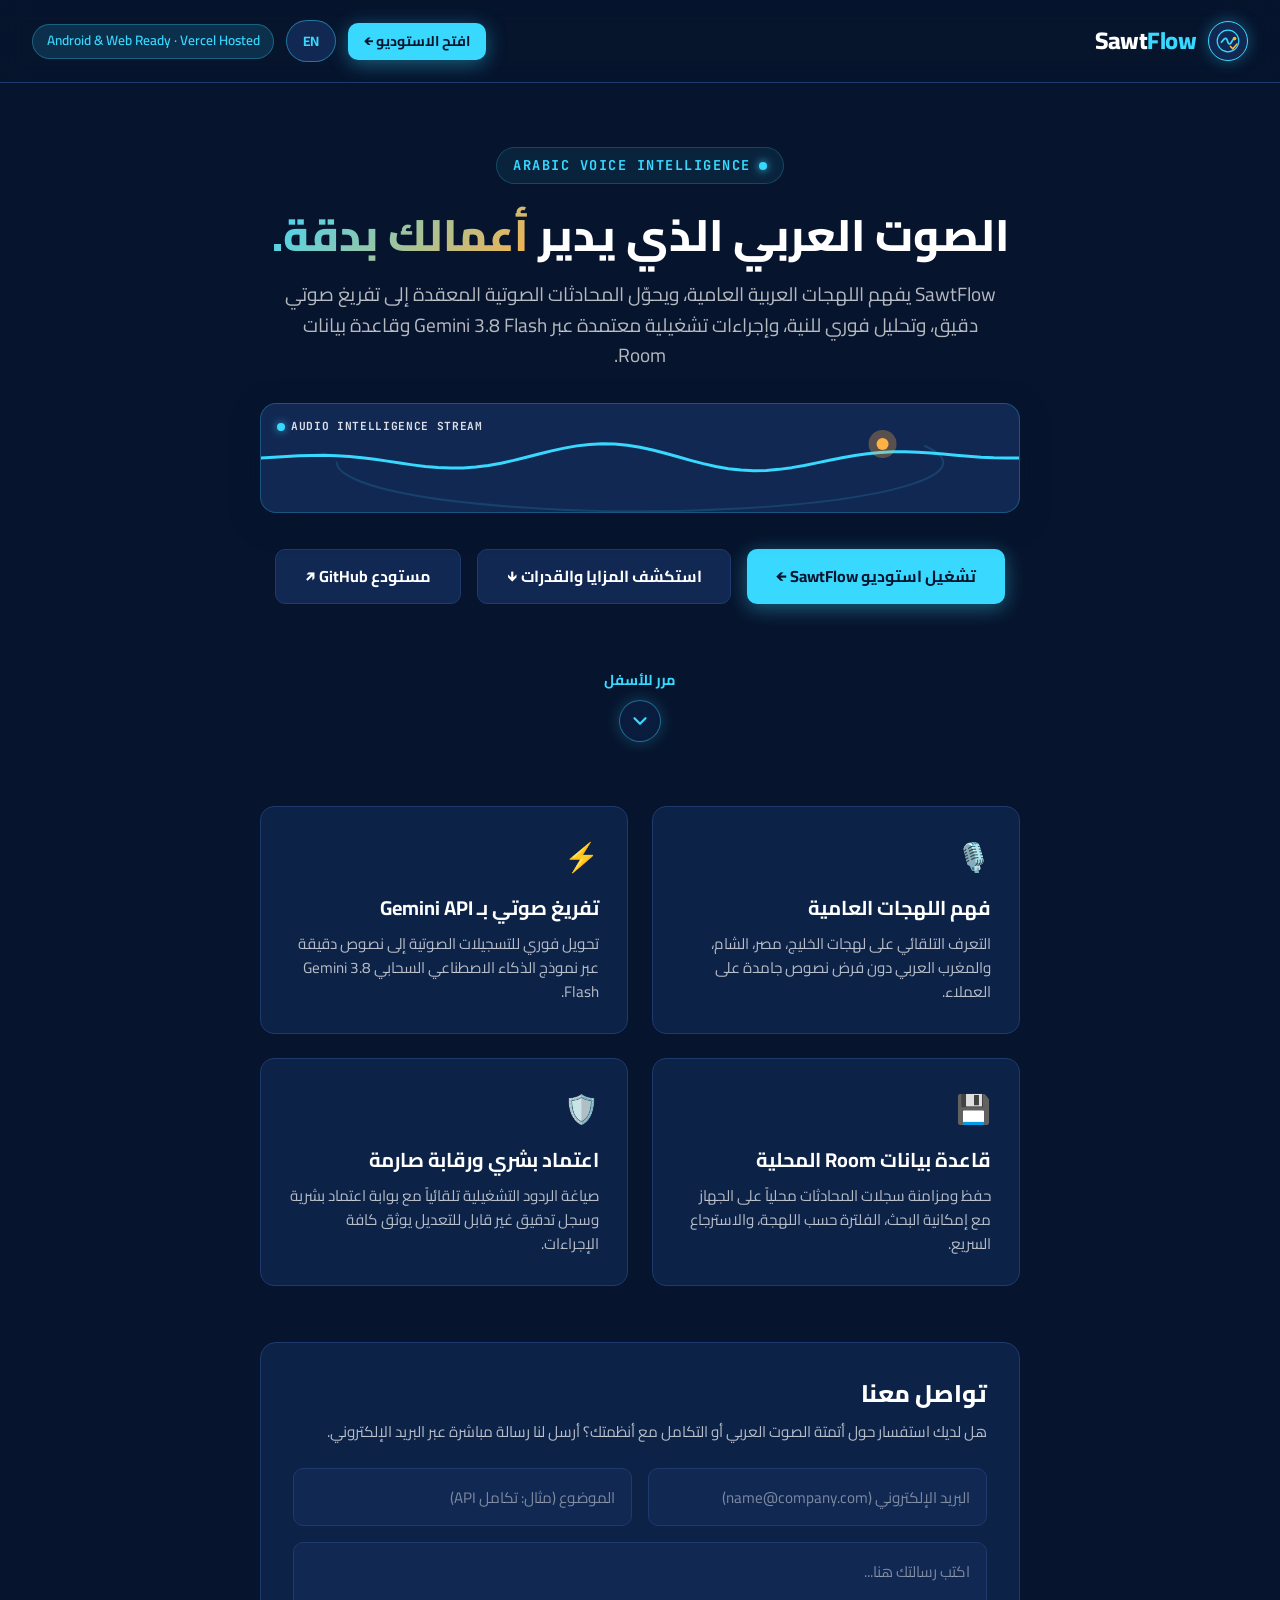
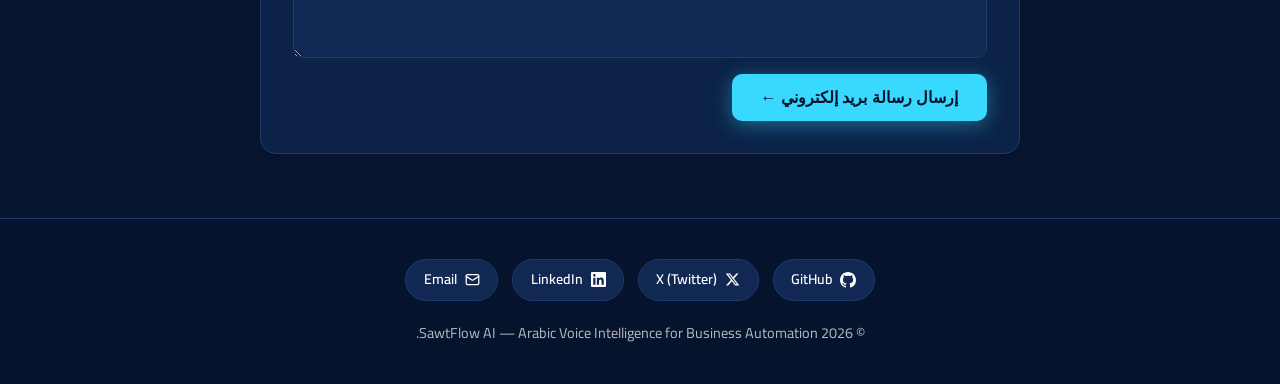
==== commit 78974be4: "feat: add audio recording and CSV export features Implement MediaRecorder/MediaPlayer in SawtFlowVie" ====
--- a/public/index.html
+++ b/public/index.html
@@ -5,6 +5,9 @@
   <meta name="viewport" content="width=device-width, initial-scale=1.0" />
   <title>SawtFlow AI | Arabic Voice Intelligence</title>
   <meta name="description" content="SawtFlow AI: ذكاء الصوت العربي لأتمتة الأعمال وتحويل المحادثات إلى إجراءات موثوقة." />
+  <link rel="icon" type="image/svg+xml" href="/favicon.svg" />
+  <link rel="icon" type="image/png" sizes="32x32" href="/favicon-32.png" />
+  <link rel="apple-touch-icon" href="/apple-touch-icon.png" />
   <link rel="preconnect" href="https://fonts.googleapis.com">
   <link rel="preconnect" href="https://fonts.gstatic.com" crossorigin>
   <link href="https://fonts.googleapis.com/css2?family=Cairo:wght@400;600;700;800&family=Outfit:wght@400;600;800&family=JetBrains+Mono:wght@400;600&display=swap" rel="stylesheet">
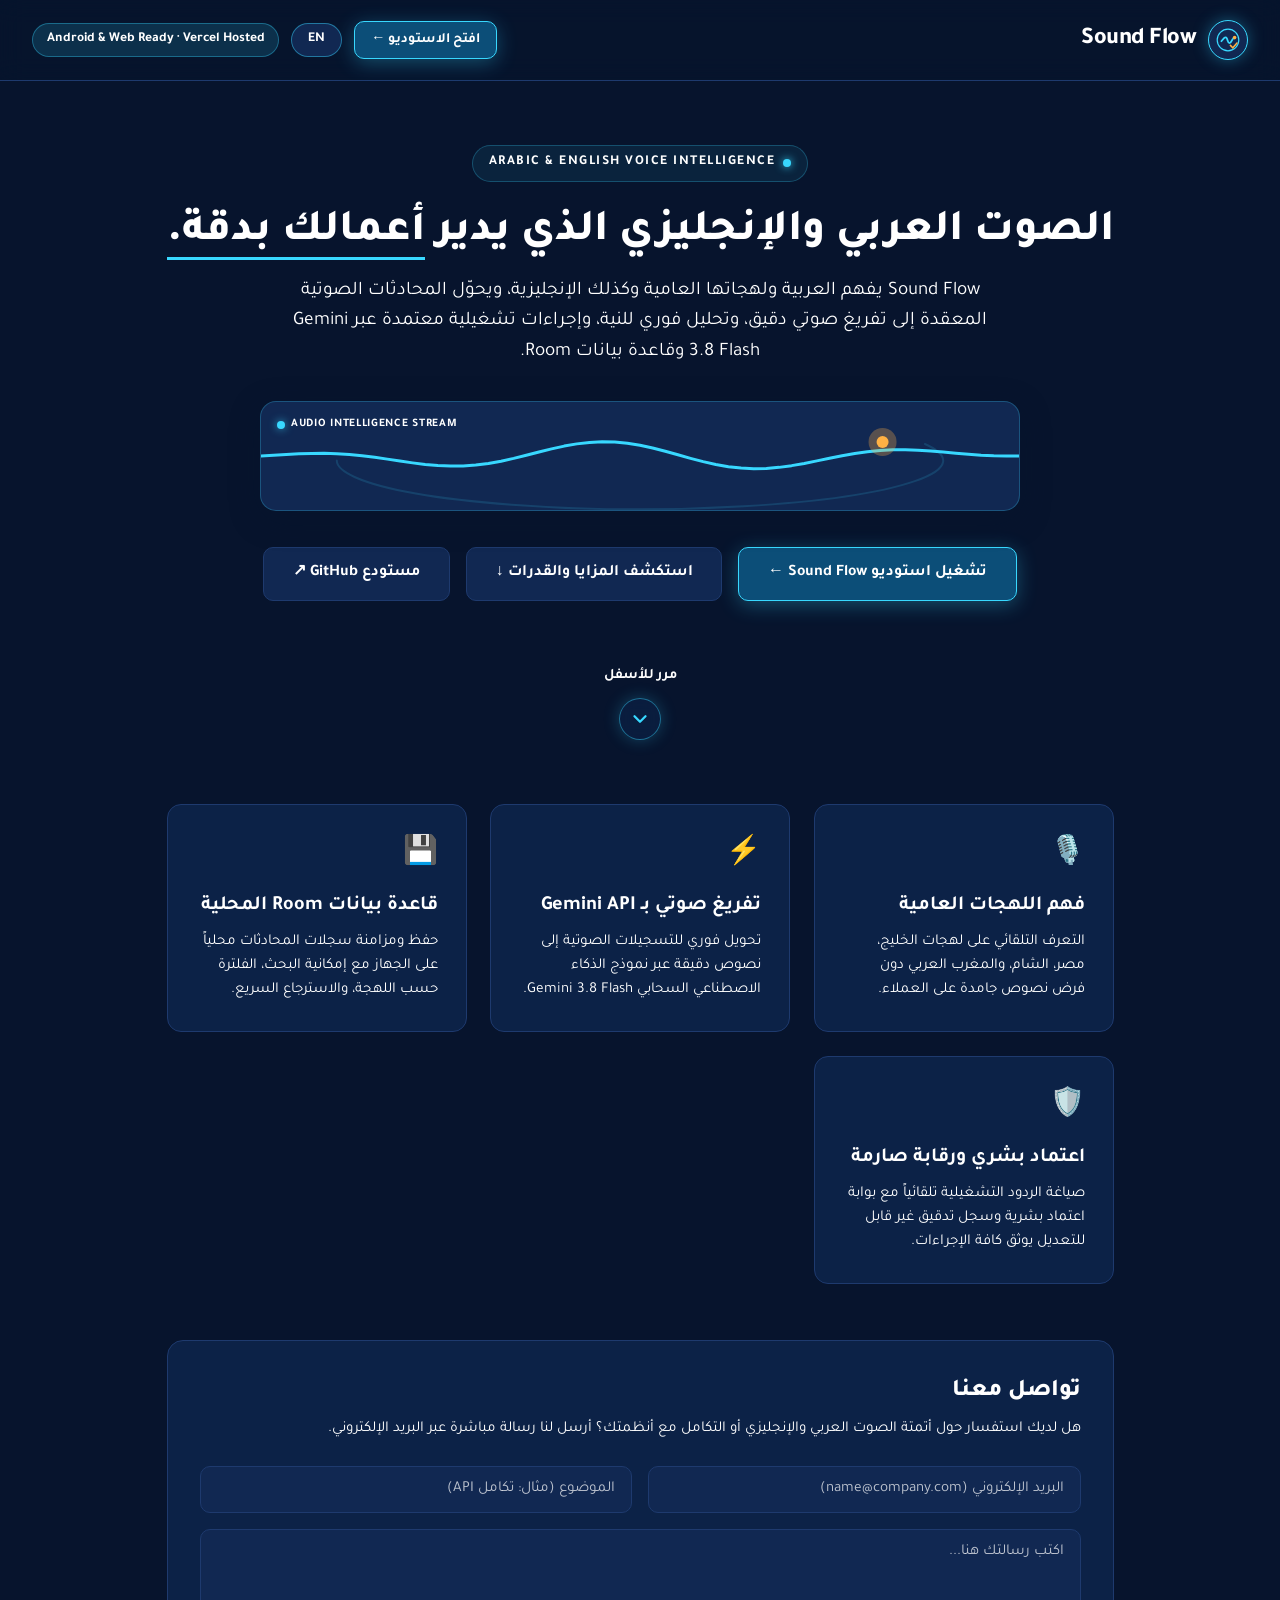
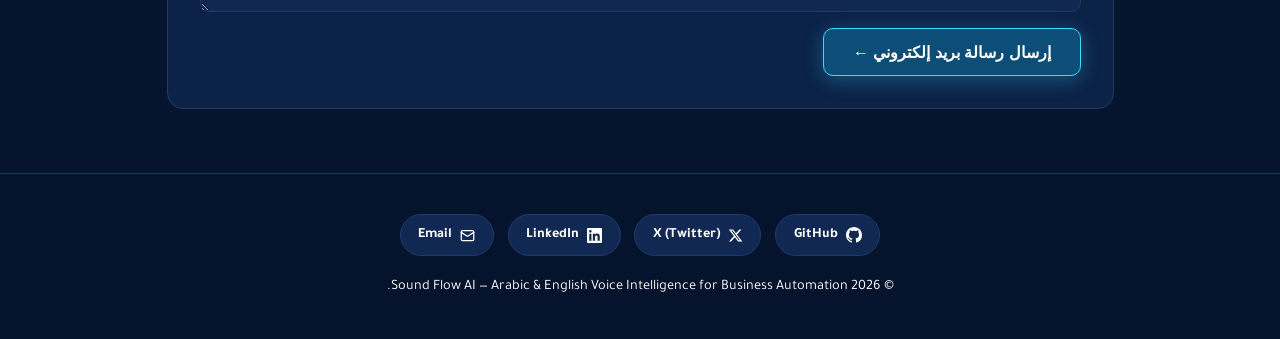
==== commit a1c7e606: "refactor: rename project to Sound Flow and update branding - Updated app name to "Sound Flow" across" ====
--- a/public/index.html
+++ b/public/index.html
@@ -3,14 +3,14 @@
 <head>
   <meta charset="UTF-8" />
   <meta name="viewport" content="width=device-width, initial-scale=1.0" />
-  <title>SawtFlow AI | Arabic Voice Intelligence</title>
-  <meta name="description" content="SawtFlow AI: ذكاء الصوت العربي لأتمتة الأعمال وتحويل المحادثات إلى إجراءات موثوقة." />
+  <title>Sound Flow AI | Arabic & English Voice Intelligence</title>
+  <meta name="description" content="Sound Flow AI: ذكاء الصوت العربي والإنجليزي لأتمتة الأعمال وتحويل المحادثات إلى إجراءات موثوقة." />
   <link rel="icon" type="image/svg+xml" href="/favicon.svg" />
   <link rel="icon" type="image/png" sizes="32x32" href="/favicon-32.png" />
   <link rel="apple-touch-icon" href="/apple-touch-icon.png" />
   <link rel="preconnect" href="https://fonts.googleapis.com">
   <link rel="preconnect" href="https://fonts.gstatic.com" crossorigin>
-  <link href="https://fonts.googleapis.com/css2?family=Cairo:wght@400;600;700;800&family=Outfit:wght@400;600;800&family=JetBrains+Mono:wght@400;600&display=swap" rel="stylesheet">
+  <link href="https://fonts.googleapis.com/css2?family=Tajawal:wght@200;300;400;500;700;800;900&display=swap" rel="stylesheet">
   <style>
     :root {
       --navy-bg: #07142D;
@@ -21,14 +21,49 @@
       --amber: #FFB144;
       --green: #00E676;
       --text: #FFFFFF;
-      --text-muted: rgba(255, 255, 255, 0.7);
+      --text-muted: #FFFFFF;
+    }
+    .tajawal-extralight {
+      font-family: "Tajawal", sans-serif;
+      font-weight: 200;
+      font-style: normal;
+    }
+    .tajawal-light {
+      font-family: "Tajawal", sans-serif;
+      font-weight: 300;
+      font-style: normal;
+    }
+    .tajawal-regular {
+      font-family: "Tajawal", sans-serif;
+      font-weight: 400;
+      font-style: normal;
+    }
+    .tajawal-medium {
+      font-family: "Tajawal", sans-serif;
+      font-weight: 500;
+      font-style: normal;
+    }
+    .tajawal-bold {
+      font-family: "Tajawal", sans-serif;
+      font-weight: 700;
+      font-style: normal;
+    }
+    .tajawal-extrabold {
+      font-family: "Tajawal", sans-serif;
+      font-weight: 800;
+      font-style: normal;
+    }
+    .tajawal-black {
+      font-family: "Tajawal", sans-serif;
+      font-weight: 900;
+      font-style: normal;
     }
     * { box-sizing: border-box; margin: 0; padding: 0; }
     html { scroll-behavior: smooth; }
     body {
       background-color: var(--navy-bg);
-      color: var(--text);
-      font-family: 'Cairo', 'Outfit', sans-serif;
+      color: #FFFFFF;
+      font-family: "Tajawal", sans-serif;
       min-height: 100vh;
       display: flex;
       flex-direction: column;
@@ -68,20 +103,21 @@
       font-size: 1.5rem;
       font-weight: 800;
       letter-spacing: -0.5px;
-    }
-    .brand-title span { color: var(--cyan); }
+      color: #FFFFFF;
+    }
+    .brand-title span { color: #FFFFFF; }
     .badge-tag {
       background: rgba(56, 216, 255, 0.15);
-      color: var(--cyan);
+      color: #FFFFFF;
       padding: 0.35rem 0.85rem;
       border-radius: 20px;
       font-size: 0.85rem;
       font-weight: 600;
-      border: 1px solid rgba(56, 216, 255, 0.3);
+      border: 1px solid rgba(56, 216, 255, 0.35);
     }
     .lang-btn {
       background: var(--navy-card);
-      color: var(--cyan);
+      color: #FFFFFF;
       border: 1px solid rgba(56, 216, 255, 0.45);
       border-radius: 999px;
       padding: 0.45rem 1rem;
@@ -109,8 +145,8 @@
       display: inline-flex;
       align-items: center;
       gap: 0.5rem;
-      color: var(--cyan);
-      font-family: 'JetBrains Mono', monospace;
+      color: #FFFFFF;
+      font-family: "Tajawal", sans-serif;
       font-size: 0.85rem;
       font-weight: 700;
       letter-spacing: 1.5px;
@@ -118,7 +154,7 @@
       background: rgba(56, 216, 255, 0.08);
       padding: 0.4rem 1rem;
       border-radius: 30px;
-      border: 1px solid rgba(56, 216, 255, 0.2);
+      border: 1px solid rgba(56, 216, 255, 0.25);
     }
     .pulse-dot {
       width: 8px;
@@ -132,17 +168,17 @@
       font-weight: 800;
       margin-bottom: 1rem;
       line-height: 1.25;
+      color: #FFFFFF;
     }
     h1 em {
       font-style: normal;
-      color: var(--cyan);
-      background: linear-gradient(135deg, var(--cyan) 0%, var(--amber) 100%);
-      -webkit-background-clip: text;
-      -webkit-text-fill-color: transparent;
+      color: #FFFFFF;
+      border-bottom: 3px solid var(--cyan);
+      padding-bottom: 2px;
     }
     .hero-lead {
       font-size: 1.2rem;
-      color: var(--text-muted);
+      color: #FFFFFF;
       max-width: 720px;
       margin-bottom: 2rem;
     }
@@ -180,11 +216,11 @@
       box-shadow: 0 0 8px rgba(56, 216, 255, 0.75);
     }
     .stream-label {
-      font-family: 'JetBrains Mono', monospace;
-      font-size: 0.7rem;
+      font-family: "Tajawal", sans-serif;
+      font-size: 0.72rem;
       font-weight: 700;
       letter-spacing: 0.06em;
-      color: rgba(255, 255, 255, 0.85);
+      color: #FFFFFF;
     }
     .cta-group {
       display: flex;
@@ -203,19 +239,21 @@
       display: inline-flex;
       align-items: center;
       gap: 0.5rem;
+      color: #FFFFFF;
     }
     .btn-primary {
-      background: var(--cyan);
-      color: var(--navy-bg);
-      box-shadow: 0 4px 20px rgba(56, 216, 255, 0.4);
+      background: #0C4E78;
+      color: #FFFFFF;
+      border: 1.5px solid var(--cyan);
+      box-shadow: 0 4px 20px rgba(56, 216, 255, 0.3);
     }
     .btn-primary:hover {
-      background: #7be5ff;
+      background: #12659B;
       transform: translateY(-2px);
     }
     .btn-secondary {
       background: var(--navy-card);
-      color: #fff;
+      color: #FFFFFF;
       border: 1px solid var(--navy-border);
     }
     .btn-secondary:hover {
@@ -227,7 +265,7 @@
       flex-direction: column;
       align-items: center;
       gap: 0.6rem;
-      color: var(--cyan);
+      color: #FFFFFF;
       text-decoration: none;
       font-size: 0.9rem;
       font-weight: 700;
@@ -237,7 +275,7 @@
       cursor: pointer;
     }
     .scroll-down-btn:hover {
-      color: #8debff;
+      color: #FFFFFF;
       transform: translateY(4px);
     }
     .scroll-indicator {
@@ -307,7 +345,7 @@
       color: #fff;
     }
     .card p {
-      color: var(--text-muted);
+      color: #FFFFFF;
       font-size: 0.95rem;
     }
     .contact-section {
@@ -323,10 +361,10 @@
       font-size: 1.5rem;
       font-weight: 800;
       margin-bottom: 0.4rem;
-      color: #fff;
+      color: #FFFFFF;
     }
     .contact-section .contact-sub {
-      color: var(--text-muted);
+      color: #FFFFFF;
       font-size: 0.95rem;
       margin-bottom: 1.5rem;
     }
@@ -345,7 +383,7 @@
       border: 1px solid var(--navy-border);
       border-radius: 10px;
       padding: 0.85rem 1rem;
-      color: #fff;
+      color: #FFFFFF;
       font-family: inherit;
       font-size: 0.95rem;
       outline: none;
@@ -355,11 +393,11 @@
       border-color: var(--cyan);
     }
     .contact-input::placeholder, .contact-textarea::placeholder {
-      color: rgba(255, 255, 255, 0.45);
+      color: rgba(255, 255, 255, 0.72);
     }
     .contact-submit {
       justify-self: start;
-      border: none;
+      border: 1.5px solid var(--cyan);
       cursor: pointer;
     }
     .contact-feedback {
@@ -369,7 +407,7 @@
       border-radius: 8px;
       background: rgba(0, 230, 118, 0.14);
       border: 1px solid var(--green);
-      color: var(--green);
+      color: #FFFFFF;
       font-size: 0.9rem;
       font-weight: 600;
     }
@@ -380,7 +418,7 @@
       border-top: 1px solid var(--navy-border);
       padding: 2.5rem 2rem;
       text-align: center;
-      color: var(--text-muted);
+      color: #FFFFFF;
       font-size: 0.9rem;
       background: rgba(7, 20, 45, 0.95);
     }
@@ -406,7 +444,7 @@
       border-radius: 999px;
       background: var(--navy-card);
       border: 1px solid var(--navy-border);
-      color: #fff;
+      color: #FFFFFF;
       text-decoration: none;
       font-size: 0.88rem;
       font-weight: 600;
@@ -414,7 +452,7 @@
     }
     .social-link:hover {
       border-color: var(--cyan);
-      color: var(--cyan);
+      color: #FFFFFF;
       transform: translateY(-2px);
     }
   </style>
@@ -430,7 +468,7 @@
           <path d="M24 29L28 33L35 25" stroke="#FFB144" stroke-width="2.5" stroke-linecap="round"/>
         </svg>
       </div>
-      <div class="brand-title">Sawt<span>Flow</span></div>
+      <div class="brand-title">Sound <span>Flow</span></div>
     </a>
     <div style="display: flex; align-items: center; gap: 0.75rem; flex-wrap: wrap;">
       <a href="/studio/" class="btn btn-primary" style="padding: 0.45rem 1rem; font-size: 0.88rem;" data-ar="افتح الاستوديو ←" data-en="Open Studio →">
@@ -443,11 +481,11 @@
 
   <main class="hero">
     <div class="hero-eyebrow">
-      <span class="pulse-dot"></span> ARABIC VOICE INTELLIGENCE
+      <span class="pulse-dot"></span> ARABIC & ENGLISH VOICE INTELLIGENCE
     </div>
-    <h1 id="heroHeadline" data-ar-html="الصوت العربي الذي يدير <em>أعمالك بدقة.</em>" data-en-html="The Arabic voice that runs <em>your business reliably.</em>">الصوت العربي الذي يدير <em>أعمالك بدقة.</em></h1>
-    <p class="hero-lead" data-ar="SawtFlow يفهم اللهجات العربية العامية، ويحوّل المحادثات الصوتية المعقدة إلى تفريغ صوتي دقيق، وتحليل فوري للنية، وإجراءات تشغيلية معتمدة عبر Gemini 3.8 Flash وقاعدة بيانات Room." data-en="SawtFlow understands colloquial Arabic dialects and transforms complex voice conversations into accurate speech transcripts, instant intent analysis, and approved operational actions powered by Gemini 3.8 Flash and local Room storage.">
-      SawtFlow يفهم اللهجات العربية العامية، ويحوّل المحادثات الصوتية المعقدة إلى تفريغ صوتي دقيق، وتحليل فوري للنية، وإجراءات تشغيلية معتمدة عبر Gemini 3.8 Flash وقاعدة بيانات Room.
+    <h1 id="heroHeadline" data-ar-html="الصوت العربي والإنجليزي الذي يدير <em>أعمالك بدقة.</em>" data-en-html="Arabic &amp; English voice that runs <em>your business reliably.</em>">الصوت العربي والإنجليزي الذي يدير <em>أعمالك بدقة.</em></h1>
+    <p class="hero-lead" data-ar="Sound Flow يفهم العربية ولهجاتها العامية وكذلك الإنجليزية، ويحوّل المحادثات الصوتية المعقدة إلى تفريغ صوتي دقيق، وتحليل فوري للنية، وإجراءات تشغيلية معتمدة عبر Gemini 3.8 Flash وقاعدة بيانات Room." data-en="Sound Flow understands Arabic dialects and English speech seamlessly, transforming voice conversations into accurate transcripts, instant intent analysis, and approved operational actions powered by Gemini 3.8 Flash and local Room storage.">
+      Sound Flow يفهم العربية ولهجاتها العامية وكذلك الإنجليزية، ويحوّل المحادثات الصوتية المعقدة إلى تفريغ صوتي دقيق، وتحليل فوري للنية، وإجراءات تشغيلية معتمدة عبر Gemini 3.8 Flash وقاعدة بيانات Room.
     </p>
 
     <div class="stream-banner" aria-label="Audio Intelligence Stream">
@@ -459,8 +497,8 @@
     </div>
 
     <div class="cta-group">
-      <a href="/studio/" class="btn btn-primary" data-ar="تشغيل استوديو SawtFlow ←" data-en="Launch SawtFlow Studio →">
-        تشغيل استوديو SawtFlow ←
+      <a href="/studio/" class="btn btn-primary" data-ar="تشغيل استوديو Sound Flow ←" data-en="Launch Sound Flow Studio →">
+        تشغيل استوديو Sound Flow ←
       </a>
       <a href="#features" class="btn btn-secondary" data-ar="استكشف المزايا والقدرات ↓" data-en="Explore Features ↓">
         استكشف المزايا والقدرات ↓
@@ -503,7 +541,7 @@
     </div>
     <section class="contact-section" id="contact">
       <h2 data-ar="تواصل معنا" data-en="Contact Us">تواصل معنا</h2>
-      <p class="contact-sub" data-ar="هل لديك استفسار حول أتمتة الصوت العربي أو التكامل مع أنظمتك؟ أرسل لنا رسالة مباشرة عبر البريد الإلكتروني." data-en="Have questions about Arabic voice automation or integrating with your systems? Send us a direct email message.">هل لديك استفسار حول أتمتة الصوت العربي أو التكامل مع أنظمتك؟ أرسل لنا رسالة مباشرة عبر البريد الإلكتروني.</p>
+      <p class="contact-sub" data-ar="هل لديك استفسار حول أتمتة الصوت العربي والإنجليزي أو التكامل مع أنظمتك؟ أرسل لنا رسالة مباشرة عبر البريد الإلكتروني." data-en="Have questions about Arabic & English voice automation or integrating with your systems? Send us a direct email message.">هل لديك استفسار حول أتمتة الصوت العربي والإنجليزي أو التكامل مع أنظمتك؟ أرسل لنا رسالة مباشرة عبر البريد الإلكتروني.</p>
       <form class="contact-form" id="contactForm">
         <div class="contact-row">
           <input type="email" id="contactEmail" class="contact-input" placeholder="البريد الإلكتروني (name@company.com)" data-ar-placeholder="البريد الإلكتروني (name@company.com)" data-en-placeholder="Email address (name@company.com)" required />
@@ -511,8 +549,8 @@
         </div>
         <textarea id="contactMessage" class="contact-textarea" rows="3" placeholder="اكتب رسالتك هنا..." data-ar-placeholder="اكتب رسالتك هنا..." data-en-placeholder="Write your message here..." required></textarea>
         <button type="submit" class="btn btn-primary contact-submit" data-ar="إرسال رسالة بريد إلكتروني ←" data-en="Send Email Message →">إرسال رسالة بريد إلكتروني ←</button>
-        <div class="contact-feedback" id="contactFeedback" data-ar="✓ تم تجهيز رسالتك! يمكنك المتابعة عبر تطبيق البريد الإلكتروني أو انتظار رد فريق SawtFlow." data-en="✓ Your message is ready! Continue in your email client or wait for a reply from the SawtFlow team.">
-          ✓ تم تجهيز رسالتك! يمكنك المتابعة عبر تطبيق البريد الإلكتروني أو انتظار رد فريق SawtFlow.
+        <div class="contact-feedback" id="contactFeedback" data-ar="✓ تم تجهيز رسالتك! يمكنك المتابعة عبر تطبيق البريد الإلكتروني أو انتظار رد فريق Sound Flow." data-en="✓ Your message is ready! Continue in your email client or wait for a reply from the Sound Flow team.">
+          ✓ تم تجهيز رسالتك! يمكنك المتابعة عبر تطبيق البريد الإلكتروني أو انتظار رد فريق Sound Flow.
         </div>
       </form>
     </section>
@@ -538,7 +576,7 @@
           <span>Email</span>
         </a>
       </div>
-      <p>© 2026 SawtFlow AI — Arabic Voice Intelligence for Business Automation.</p>
+      <p>© 2026 Sound Flow AI — Arabic & English Voice Intelligence for Business Automation.</p>
     </div>
   </footer>
 
@@ -583,7 +621,7 @@
           const message = document.getElementById('contactMessage').value.trim();
           if (email && message) {
             if (contactFeedback) contactFeedback.classList.add('show');
-            const mailtoUrl = `mailto:contact@sawtflow.ai?subject=${encodeURIComponent(subject || 'SawtFlow Inquiry')}&body=${encodeURIComponent('From: ' + email + '\n\n' + message)}`;
+            const mailtoUrl = `mailto:contact@sawtflow.ai?subject=${encodeURIComponent(subject || 'Sound Flow Inquiry')}&body=${encodeURIComponent('From: ' + email + '\n\n' + message)}`;
             window.location.href = mailtoUrl;
           }
         });
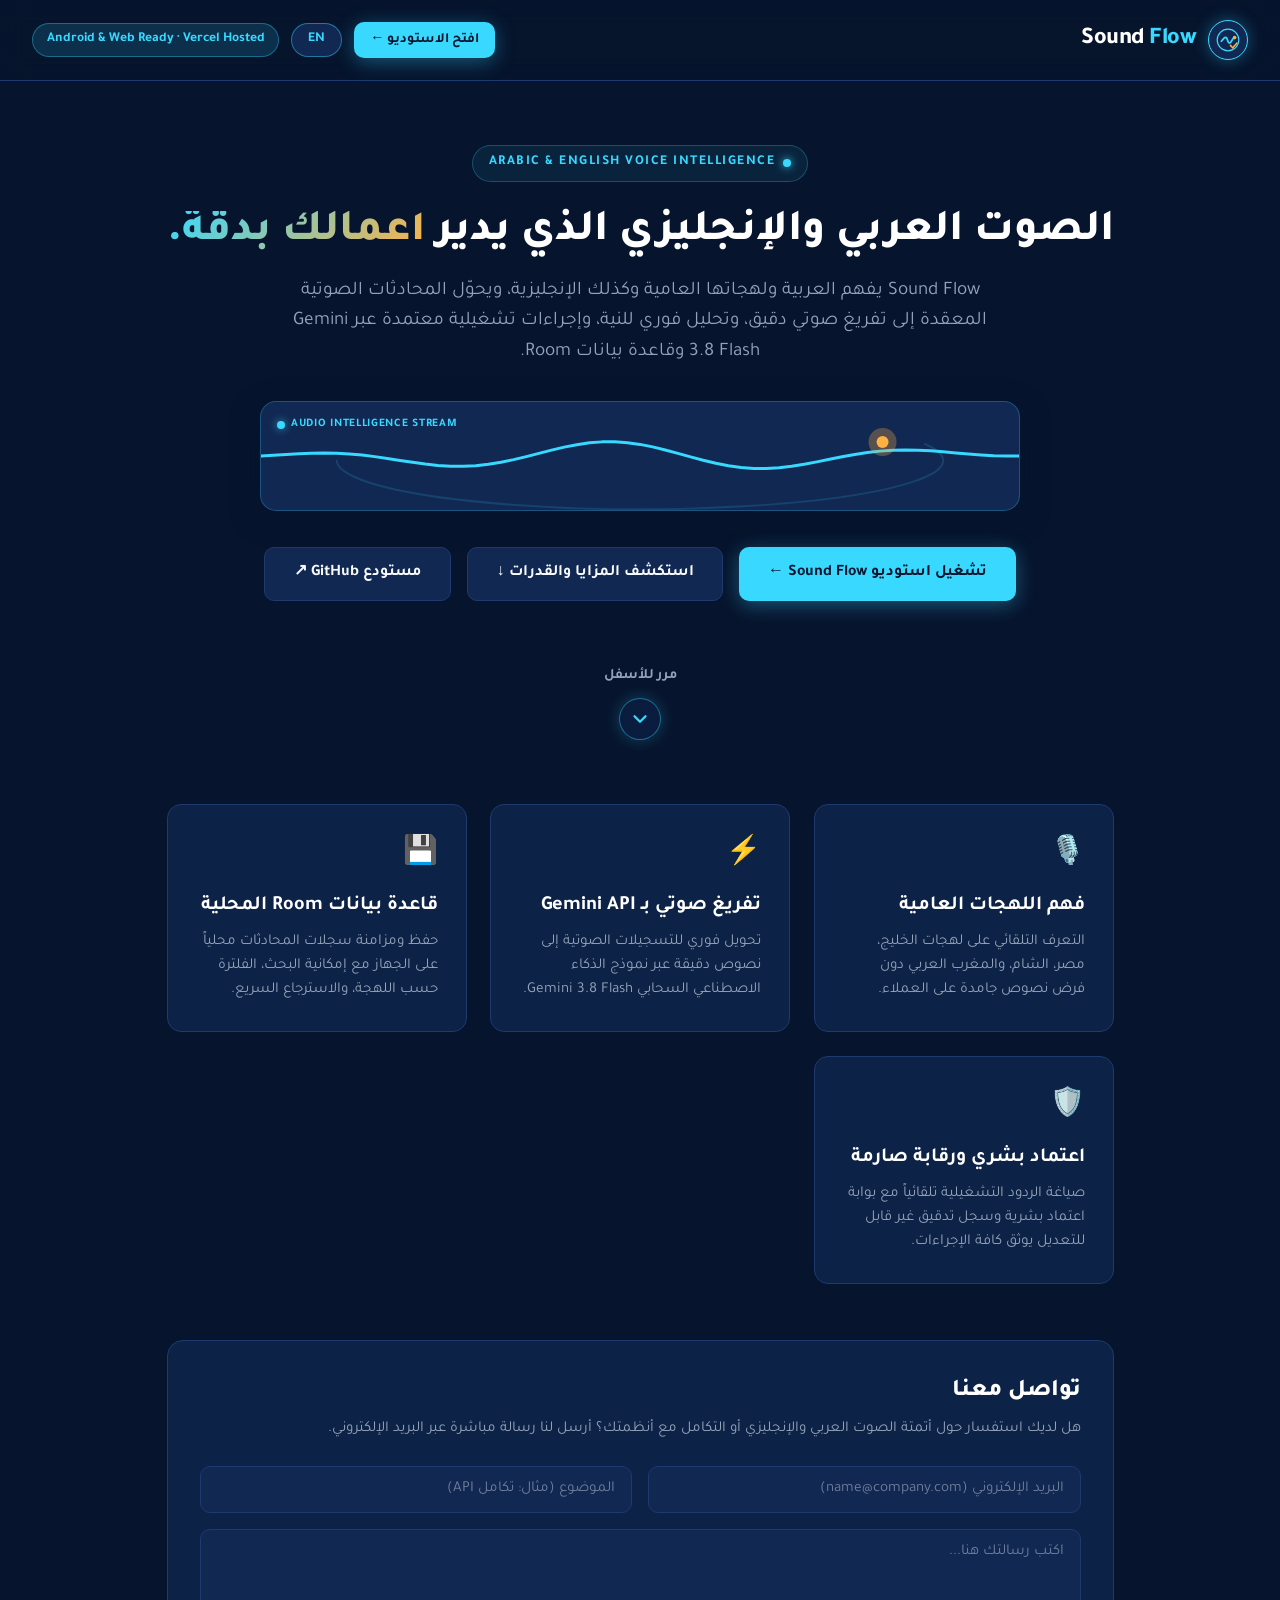
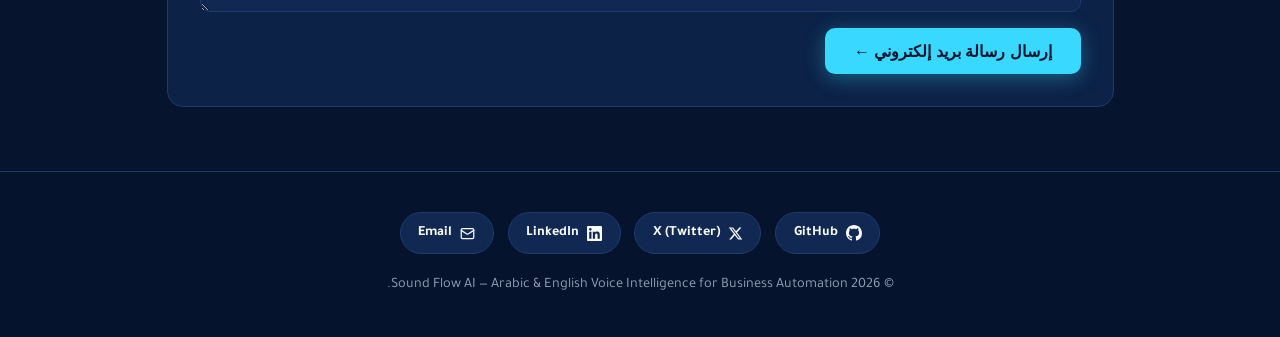
==== commit 7c6f256b: "refactor(ui): update color scheme and typography Update theme colors to prioritize CyanAccent for UI" ====
--- a/public/index.html
+++ b/public/index.html
@@ -20,8 +20,8 @@
       --cyan: #38D8FF;
       --amber: #FFB144;
       --green: #00E676;
-      --text: #FFFFFF;
-      --text-muted: #FFFFFF;
+      --text: #F8FAFC;
+      --text-muted: #94A3B8;
     }
     .tajawal-extralight {
       font-family: "Tajawal", sans-serif;
@@ -62,7 +62,7 @@
     html { scroll-behavior: smooth; }
     body {
       background-color: var(--navy-bg);
-      color: #FFFFFF;
+      color: var(--text);
       font-family: "Tajawal", sans-serif;
       min-height: 100vh;
       display: flex;
@@ -105,10 +105,10 @@
       letter-spacing: -0.5px;
       color: #FFFFFF;
     }
-    .brand-title span { color: #FFFFFF; }
+    .brand-title span { color: var(--cyan); }
     .badge-tag {
       background: rgba(56, 216, 255, 0.15);
-      color: #FFFFFF;
+      color: var(--cyan);
       padding: 0.35rem 0.85rem;
       border-radius: 20px;
       font-size: 0.85rem;
@@ -117,7 +117,7 @@
     }
     .lang-btn {
       background: var(--navy-card);
-      color: #FFFFFF;
+      color: var(--cyan);
       border: 1px solid rgba(56, 216, 255, 0.45);
       border-radius: 999px;
       padding: 0.45rem 1rem;
@@ -145,7 +145,7 @@
       display: inline-flex;
       align-items: center;
       gap: 0.5rem;
-      color: #FFFFFF;
+      color: var(--cyan);
       font-family: "Tajawal", sans-serif;
       font-size: 0.85rem;
       font-weight: 700;
@@ -172,13 +172,14 @@
     }
     h1 em {
       font-style: normal;
-      color: #FFFFFF;
-      border-bottom: 3px solid var(--cyan);
-      padding-bottom: 2px;
+      color: var(--cyan);
+      background: linear-gradient(135deg, var(--cyan), var(--amber));
+      -webkit-background-clip: text;
+      -webkit-text-fill-color: transparent;
     }
     .hero-lead {
       font-size: 1.2rem;
-      color: #FFFFFF;
+      color: var(--text-muted);
       max-width: 720px;
       margin-bottom: 2rem;
     }
@@ -220,7 +221,7 @@
       font-size: 0.72rem;
       font-weight: 700;
       letter-spacing: 0.06em;
-      color: #FFFFFF;
+      color: var(--cyan);
     }
     .cta-group {
       display: flex;
@@ -239,21 +240,20 @@
       display: inline-flex;
       align-items: center;
       gap: 0.5rem;
-      color: #FFFFFF;
     }
     .btn-primary {
-      background: #0C4E78;
-      color: #FFFFFF;
-      border: 1.5px solid var(--cyan);
-      box-shadow: 0 4px 20px rgba(56, 216, 255, 0.3);
+      background: var(--cyan);
+      color: var(--navy-bg);
+      border: none;
+      box-shadow: 0 4px 20px rgba(56, 216, 255, 0.35);
     }
     .btn-primary:hover {
-      background: #12659B;
+      background: #67E2FF;
       transform: translateY(-2px);
     }
     .btn-secondary {
       background: var(--navy-card);
-      color: #FFFFFF;
+      color: var(--text);
       border: 1px solid var(--navy-border);
     }
     .btn-secondary:hover {
@@ -265,7 +265,7 @@
       flex-direction: column;
       align-items: center;
       gap: 0.6rem;
-      color: #FFFFFF;
+      color: var(--text-muted);
       text-decoration: none;
       font-size: 0.9rem;
       font-weight: 700;
@@ -275,7 +275,7 @@
       cursor: pointer;
     }
     .scroll-down-btn:hover {
-      color: #FFFFFF;
+      color: var(--cyan);
       transform: translateY(4px);
     }
     .scroll-indicator {
@@ -345,7 +345,7 @@
       color: #fff;
     }
     .card p {
-      color: #FFFFFF;
+      color: var(--text-muted);
       font-size: 0.95rem;
     }
     .contact-section {
@@ -364,7 +364,7 @@
       color: #FFFFFF;
     }
     .contact-section .contact-sub {
-      color: #FFFFFF;
+      color: var(--text-muted);
       font-size: 0.95rem;
       margin-bottom: 1.5rem;
     }
@@ -383,7 +383,7 @@
       border: 1px solid var(--navy-border);
       border-radius: 10px;
       padding: 0.85rem 1rem;
-      color: #FFFFFF;
+      color: var(--text);
       font-family: inherit;
       font-size: 0.95rem;
       outline: none;
@@ -393,11 +393,11 @@
       border-color: var(--cyan);
     }
     .contact-input::placeholder, .contact-textarea::placeholder {
-      color: rgba(255, 255, 255, 0.72);
+      color: rgba(148, 163, 184, 0.7);
     }
     .contact-submit {
       justify-self: start;
-      border: 1.5px solid var(--cyan);
+      border: none;
       cursor: pointer;
     }
     .contact-feedback {
@@ -407,7 +407,7 @@
       border-radius: 8px;
       background: rgba(0, 230, 118, 0.14);
       border: 1px solid var(--green);
-      color: #FFFFFF;
+      color: #63F2A1;
       font-size: 0.9rem;
       font-weight: 600;
     }
@@ -418,7 +418,7 @@
       border-top: 1px solid var(--navy-border);
       padding: 2.5rem 2rem;
       text-align: center;
-      color: #FFFFFF;
+      color: var(--text-muted);
       font-size: 0.9rem;
       background: rgba(7, 20, 45, 0.95);
     }
@@ -444,7 +444,7 @@
       border-radius: 999px;
       background: var(--navy-card);
       border: 1px solid var(--navy-border);
-      color: #FFFFFF;
+      color: var(--text);
       text-decoration: none;
       font-size: 0.88rem;
       font-weight: 600;
@@ -452,7 +452,7 @@
     }
     .social-link:hover {
       border-color: var(--cyan);
-      color: #FFFFFF;
+      color: var(--cyan);
       transform: translateY(-2px);
     }
   </style>
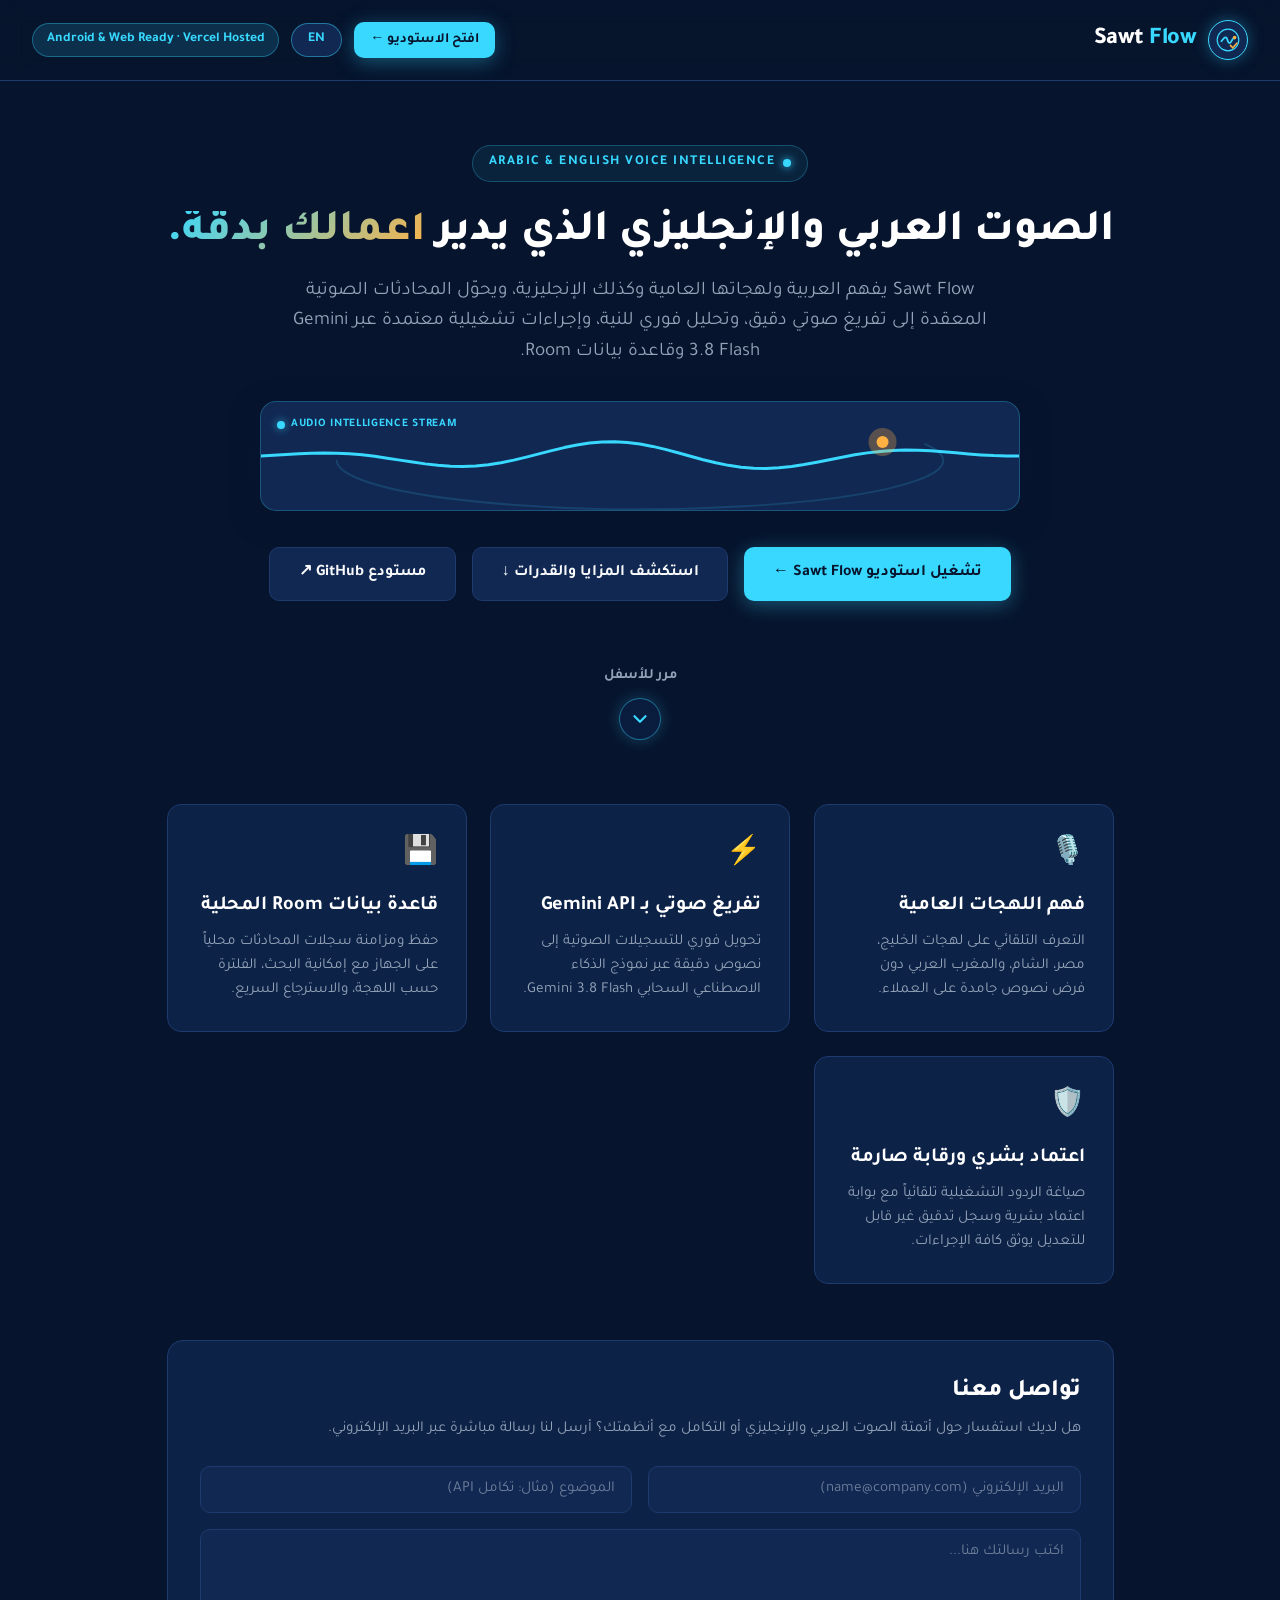
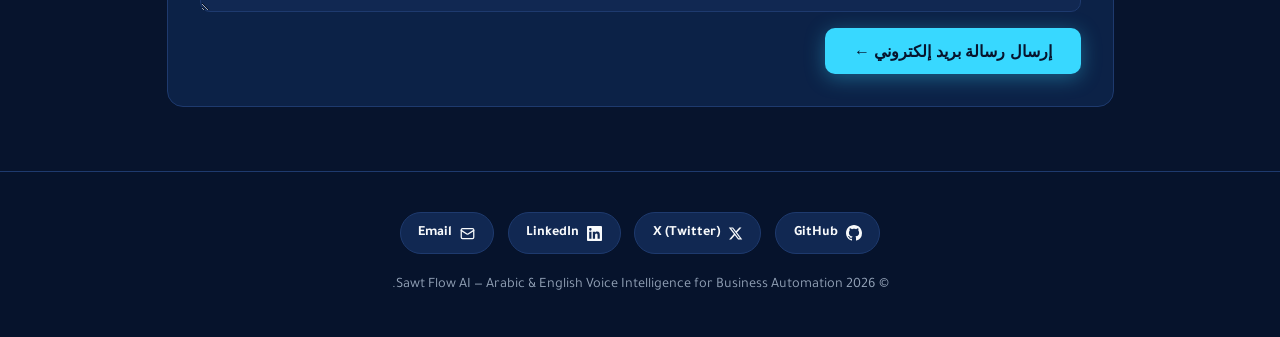
==== commit 3ac34c23: "chore: rename project to Sawt Flow Update branding references from "Sound Flow" to "Sawt Flow" acros" ====
--- a/public/index.html
+++ b/public/index.html
@@ -3,8 +3,8 @@
 <head>
   <meta charset="UTF-8" />
   <meta name="viewport" content="width=device-width, initial-scale=1.0" />
-  <title>Sound Flow AI | Arabic & English Voice Intelligence</title>
-  <meta name="description" content="Sound Flow AI: ذكاء الصوت العربي والإنجليزي لأتمتة الأعمال وتحويل المحادثات إلى إجراءات موثوقة." />
+  <title>Sawt Flow AI | Arabic & English Voice Intelligence</title>
+  <meta name="description" content="Sawt Flow AI: ذكاء الصوت العربي والإنجليزي لأتمتة الأعمال وتحويل المحادثات إلى إجراءات موثوقة." />
   <link rel="icon" type="image/svg+xml" href="/favicon.svg" />
   <link rel="icon" type="image/png" sizes="32x32" href="/favicon-32.png" />
   <link rel="apple-touch-icon" href="/apple-touch-icon.png" />
@@ -468,7 +468,7 @@
           <path d="M24 29L28 33L35 25" stroke="#FFB144" stroke-width="2.5" stroke-linecap="round"/>
         </svg>
       </div>
-      <div class="brand-title">Sound <span>Flow</span></div>
+      <div class="brand-title">Sawt <span>Flow</span></div>
     </a>
     <div style="display: flex; align-items: center; gap: 0.75rem; flex-wrap: wrap;">
       <a href="/studio/" class="btn btn-primary" style="padding: 0.45rem 1rem; font-size: 0.88rem;" data-ar="افتح الاستوديو ←" data-en="Open Studio →">
@@ -484,8 +484,8 @@
       <span class="pulse-dot"></span> ARABIC & ENGLISH VOICE INTELLIGENCE
     </div>
     <h1 id="heroHeadline" data-ar-html="الصوت العربي والإنجليزي الذي يدير <em>أعمالك بدقة.</em>" data-en-html="Arabic &amp; English voice that runs <em>your business reliably.</em>">الصوت العربي والإنجليزي الذي يدير <em>أعمالك بدقة.</em></h1>
-    <p class="hero-lead" data-ar="Sound Flow يفهم العربية ولهجاتها العامية وكذلك الإنجليزية، ويحوّل المحادثات الصوتية المعقدة إلى تفريغ صوتي دقيق، وتحليل فوري للنية، وإجراءات تشغيلية معتمدة عبر Gemini 3.8 Flash وقاعدة بيانات Room." data-en="Sound Flow understands Arabic dialects and English speech seamlessly, transforming voice conversations into accurate transcripts, instant intent analysis, and approved operational actions powered by Gemini 3.8 Flash and local Room storage.">
-      Sound Flow يفهم العربية ولهجاتها العامية وكذلك الإنجليزية، ويحوّل المحادثات الصوتية المعقدة إلى تفريغ صوتي دقيق، وتحليل فوري للنية، وإجراءات تشغيلية معتمدة عبر Gemini 3.8 Flash وقاعدة بيانات Room.
+    <p class="hero-lead" data-ar="Sawt Flow يفهم العربية ولهجاتها العامية وكذلك الإنجليزية، ويحوّل المحادثات الصوتية المعقدة إلى تفريغ صوتي دقيق، وتحليل فوري للنية، وإجراءات تشغيلية معتمدة عبر Gemini 3.8 Flash وقاعدة بيانات Room." data-en="Sawt Flow understands Arabic dialects and English speech seamlessly, transforming voice conversations into accurate transcripts, instant intent analysis, and approved operational actions powered by Gemini 3.8 Flash and local Room storage.">
+      Sawt Flow يفهم العربية ولهجاتها العامية وكذلك الإنجليزية، ويحوّل المحادثات الصوتية المعقدة إلى تفريغ صوتي دقيق، وتحليل فوري للنية، وإجراءات تشغيلية معتمدة عبر Gemini 3.8 Flash وقاعدة بيانات Room.
     </p>
 
     <div class="stream-banner" aria-label="Audio Intelligence Stream">
@@ -497,8 +497,8 @@
     </div>
 
     <div class="cta-group">
-      <a href="/studio/" class="btn btn-primary" data-ar="تشغيل استوديو Sound Flow ←" data-en="Launch Sound Flow Studio →">
-        تشغيل استوديو Sound Flow ←
+      <a href="/studio/" class="btn btn-primary" data-ar="تشغيل استوديو Sawt Flow ←" data-en="Launch Sawt Flow Studio →">
+        تشغيل استوديو Sawt Flow ←
       </a>
       <a href="#features" class="btn btn-secondary" data-ar="استكشف المزايا والقدرات ↓" data-en="Explore Features ↓">
         استكشف المزايا والقدرات ↓
@@ -549,8 +549,8 @@
         </div>
         <textarea id="contactMessage" class="contact-textarea" rows="3" placeholder="اكتب رسالتك هنا..." data-ar-placeholder="اكتب رسالتك هنا..." data-en-placeholder="Write your message here..." required></textarea>
         <button type="submit" class="btn btn-primary contact-submit" data-ar="إرسال رسالة بريد إلكتروني ←" data-en="Send Email Message →">إرسال رسالة بريد إلكتروني ←</button>
-        <div class="contact-feedback" id="contactFeedback" data-ar="✓ تم تجهيز رسالتك! يمكنك المتابعة عبر تطبيق البريد الإلكتروني أو انتظار رد فريق Sound Flow." data-en="✓ Your message is ready! Continue in your email client or wait for a reply from the Sound Flow team.">
-          ✓ تم تجهيز رسالتك! يمكنك المتابعة عبر تطبيق البريد الإلكتروني أو انتظار رد فريق Sound Flow.
+        <div class="contact-feedback" id="contactFeedback" data-ar="✓ تم تجهيز رسالتك! يمكنك المتابعة عبر تطبيق البريد الإلكتروني أو انتظار رد فريق Sawt Flow." data-en="✓ Your message is ready! Continue in your email client or wait for a reply from the Sawt Flow team.">
+          ✓ تم تجهيز رسالتك! يمكنك المتابعة عبر تطبيق البريد الإلكتروني أو انتظار رد فريق Sawt Flow.
         </div>
       </form>
     </section>
@@ -576,7 +576,7 @@
           <span>Email</span>
         </a>
       </div>
-      <p>© 2026 Sound Flow AI — Arabic & English Voice Intelligence for Business Automation.</p>
+      <p>© 2026 Sawt Flow AI — Arabic & English Voice Intelligence for Business Automation.</p>
     </div>
   </footer>
 
@@ -621,7 +621,7 @@
           const message = document.getElementById('contactMessage').value.trim();
           if (email && message) {
             if (contactFeedback) contactFeedback.classList.add('show');
-            const mailtoUrl = `mailto:contact@sawtflow.ai?subject=${encodeURIComponent(subject || 'Sound Flow Inquiry')}&body=${encodeURIComponent('From: ' + email + '\n\n' + message)}`;
+            const mailtoUrl = `mailto:contact@sawtflow.ai?subject=${encodeURIComponent(subject || 'Sawt Flow Inquiry')}&body=${encodeURIComponent('From: ' + email + '\n\n' + message)}`;
             window.location.href = mailtoUrl;
           }
         });
